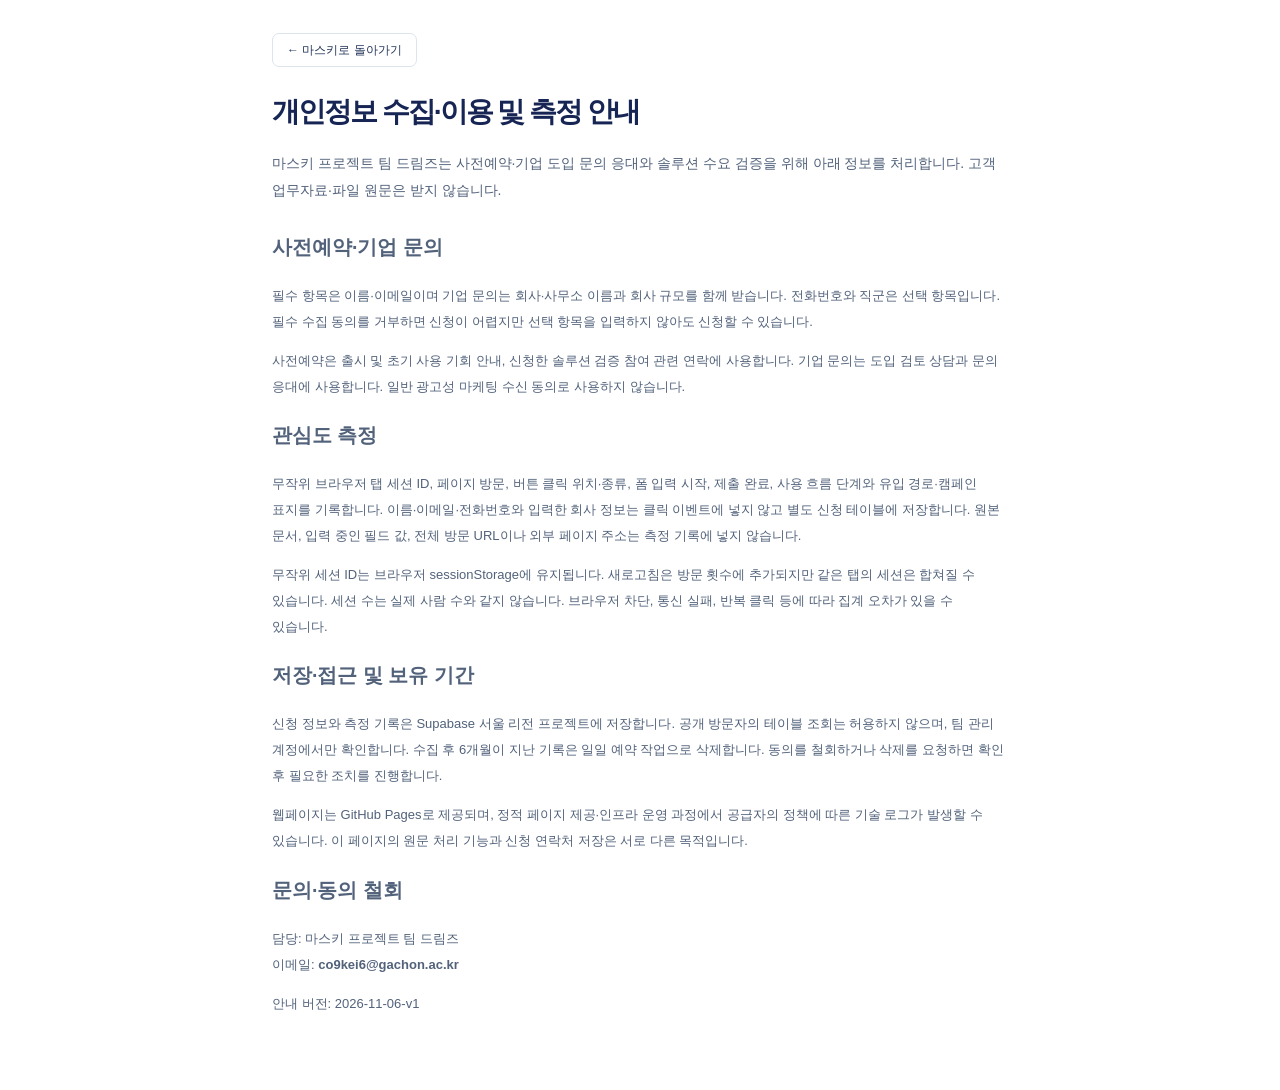
==== privacy.html @ a900efaa "Polish MASKI privacy page navigation copy" ====
<!doctype html><html lang="ko"><head><meta charset="utf-8"><meta name="viewport" content="width=device-width,initial-scale=1"><meta http-equiv="Content-Security-Policy" content="default-src 'self'; script-src 'self'; style-src 'self' 'unsafe-inline'; connect-src 'none'; object-src 'none'; base-uri 'none'; form-action 'none'"><title>개인정보 수집·이용 및 측정 안내 | 마스키</title><link rel="stylesheet" href="light.css?v=1"><link rel="stylesheet" href="maskit.css?v=maski-1"></head><body><main class="wrap" style="max-width:800px;padding-top:40px;padding-bottom:60px"><a href="index.html" class="nav-link">← 마스키로 돌아가기</a><h1 style="font-size:28px;margin:35px 0 20px">개인정보 수집·이용 및 측정 안내</h1><p class="lead" style="max-width:none">마스키 프로젝트 팀 드림즈는 사전예약·기업 도입 문의 응대와 솔루션 수요 검증을 위해 아래 정보를 처리합니다. 고객 업무자료·파일 원문은 받지 않습니다.</p><article style="font-size:13px;line-height:2;color:#52627b"><h2>사전예약·기업 문의</h2><p>필수 항목은 이름·이메일이며 기업 문의는 회사·사무소 이름과 회사 규모를 함께 받습니다. 전화번호와 직군은 선택 항목입니다. 필수 수집 동의를 거부하면 신청이 어렵지만 선택 항목을 입력하지 않아도 신청할 수 있습니다.</p><p>사전예약은 출시 및 초기 사용 기회 안내, 신청한 솔루션 검증 참여 관련 연락에 사용합니다. 기업 문의는 도입 검토 상담과 문의 응대에 사용합니다. 일반 광고성 마케팅 수신 동의로 사용하지 않습니다.</p><h2>관심도 측정</h2><p>무작위 브라우저 탭 세션 ID, 페이지 방문, 버튼 클릭 위치·종류, 폼 입력 시작, 제출 완료, 사용 흐름 단계와 유입 경로·캠페인 표지를 기록합니다. 이름·이메일·전화번호와 입력한 회사 정보는 클릭 이벤트에 넣지 않고 별도 신청 테이블에 저장합니다. 원본 문서, 입력 중인 필드 값, 전체 방문 URL이나 외부 페이지 주소는 측정 기록에 넣지 않습니다.</p><p>무작위 세션 ID는 브라우저 sessionStorage에 유지됩니다. 새로고침은 방문 횟수에 추가되지만 같은 탭의 세션은 합쳐질 수 있습니다. 세션 수는 실제 사람 수와 같지 않습니다. 브라우저 차단, 통신 실패, 반복 클릭 등에 따라 집계 오차가 있을 수 있습니다.</p><h2>저장·접근 및 보유 기간</h2><p>신청 정보와 측정 기록은 Supabase 서울 리전 프로젝트에 저장합니다. 공개 방문자의 테이블 조회는 허용하지 않으며, 팀 관리 계정에서만 확인합니다. 수집 후 6개월이 지난 기록은 일일 예약 작업으로 삭제합니다. 동의를 철회하거나 삭제를 요청하면 확인 후 필요한 조치를 진행합니다.</p><p>웹페이지는 GitHub Pages로 제공되며, 정적 페이지 제공·인프라 운영 과정에서 공급자의 정책에 따른 기술 로그가 발생할 수 있습니다. 이 페이지의 원문 처리 기능과 신청 연락처 저장은 서로 다른 목적입니다.</p><h2>문의·동의 철회</h2><p>담당: 마스키 프로젝트 팀 드림즈<br>이메일: <strong id="privacy-contact">문의 연락처 설정 준비 중 · 설정 전 신청 접수는 비활성화됩니다.</strong></p><p>안내 버전: 2026-11-06-v1</p></article></main><script src="config.js?v=2"></script><script src="privacy.js?v=1"></script></body></html>
---- light.css ----
:root{--bg:#fff;--bg2:#f6f8fc;--panel:#fff;--line:#e3e9f1;--tx:#182235;--tx2:#59677c;--tx3:#718096;--violet:#1976ec;--violet2:#216bd3;--ok:#147b63;--r:18px;color-scheme:light}
*{box-sizing:border-box}html{scroll-behavior:smooth;scroll-padding-top:24px}body{margin:0;background:#fff;color:var(--tx);font-family:"Malgun Gothic","Apple SD Gothic Neo",-apple-system,BlinkMacSystemFont,sans-serif;-webkit-font-smoothing:antialiased;word-break:keep-all}a{color:inherit;text-decoration:none}button{font-family:inherit}button,a{-webkit-tap-highlight-color:transparent}button{cursor:pointer}.wrap{max-width:1220px;margin:0 auto;padding:0 32px}
.scene{overflow:hidden}.beam{display:none}.nav{display:flex;align-items:center;justify-content:space-between;padding:24px 0}.brand{display:flex;align-items:center;gap:9px;font-size:22px;font-weight:800;color:#1676e8;letter-spacing:-1px}.brand .mk{display:grid;place-items:center;width:30px;height:30px;color:#fff;font-size:16px;background:#1976ec;border-radius:9px;box-shadow:0 4px 10px #1976ec20}.nav-right{display:flex;align-items:center;gap:22px}.navtag{font-size:12px;color:var(--tx2)}.nav-link{padding:9px 14px;border:1px solid var(--line);border-radius:7px;font-size:12px;color:#3e526c;background:#fff}
.hero{display:grid;grid-template-columns:1.12fr .88fr;gap:26px;align-items:center;background:linear-gradient(115deg,#f0eaff 0%,#e7f1ff 49%,#d9f7fc 100%);border-radius:24px;padding:54px 48px;min-height:450px;margin:0 0 25px;position:relative}.heroText{z-index:1}.eyebrow{display:inline-block;color:#3771bc;font-weight:700;font-size:10px;letter-spacing:.12em;margin-bottom:18px}.hero .eyebrow{border:1px solid #ffffffb3;border-radius:5px;padding:6px 9px;background:#ffffff70}h1{font-size:clamp(34px,3.7vw,48px);font-weight:800;line-height:1.3;letter-spacing:-2px;margin:0;color:#182235}h1 .g{color:#176bd5}.lead{font-size:14px;line-height:1.9;margin:20px 0 24px;color:#4d6078;max-width:35ch}.row{display:flex;gap:9px;flex-wrap:wrap}.btn{display:inline-flex;align-items:center;justify-content:center;padding:13px 19px;border:1px solid transparent;border-radius:8px;font-size:13px;line-height:1.4;font-weight:700;transition:background .15s,transform .15s}.btn.primary{background:#1976ec;color:#fff;box-shadow:0 5px 12px #1976ec19}.btn.primary:hover{background:#1265cf;transform:translateY(-1px)}.btn.ghost{border-color:#cfdaea;background:#ffffffa8;color:#3a526e}.btn.ghost:hover{background:#fff}.btn:disabled{opacity:.5;cursor:default}
.stack{position:relative;height:300px;min-width:0;display:flex;align-items:center;justify-content:center}.visual-orbit{position:absolute;width:285px;height:285px;border-radius:50%;background:#fff9d9;right:-8px;top:-7px}.visual-window{position:relative;z-index:1;width:318px;max-width:100%;background:#fff;border:1px solid #fff;border-radius:17px;box-shadow:0 22px 50px #4666991a;transform:rotate(-3deg);padding:20px}.visual-bar{display:flex;gap:5px;align-items:center;padding-bottom:17px;border-bottom:1px solid #edf1f7}.visual-bar i{width:6px;height:6px;border-radius:50%;background:#dbe5f3}.visual-bar span{margin-left:auto;font-size:9px;color:#8291a5}.visual-heading{font-size:13px;font-weight:800;margin:18px 0;color:#273d5c}.visual-row{display:flex;align-items:center;justify-content:space-between;margin:11px 0;font-size:11px;gap:8px}.visual-row>span:first-child{color:#7d8ba0;min-width:44px}.visual-row del{color:#8f9bad;font-size:10px;margin-right:7px}.visual-row b{background:#ebf3ff;color:#1976df;padding:5px 7px;border-radius:5px;font-size:10px}.visual-row strong{font-size:12px;color:#273d5c}.visual-rule{height:1px;background:#edf1f7;margin:17px 0 13px}.visual-caption{font-size:10px;color:#6c819d;display:flex;align-items:center;gap:6px}.visual-caption i{width:6px;height:6px;background:#20a283;border-radius:50%}.shield-badge{position:absolute;z-index:2;right:-6px;bottom:3px;width:75px;height:75px;display:grid;place-items:center;background:#fff;border-radius:22px;box-shadow:0 12px 25px #42658e1c;transform:rotate(9deg);color:#1976ec}.shield-badge svg{width:42px;height:42px}
.trust{border-bottom:1px solid #edf1f7;background:#fff}.trust .wrap{display:grid;grid-template-columns:repeat(4,1fr);padding-top:4px;padding-bottom:26px}.tcell{padding:5px 24px;border-left:1px solid var(--line)}.tcell:first-child{border-left:none;padding-left:0}.tk{font-size:10px;color:#8793a5;margin-bottom:7px}.tv{font-size:12px;font-weight:700;color:#41536b}.dot{display:inline-block;width:6px;height:6px;border-radius:50%;background:#25a083;margin-right:6px;vertical-align:middle}
.tool{padding:74px 0 0}.tool h2,.how h2{font-size:clamp(22px,2.7vw,30px);line-height:1.5;letter-spacing:-1px;margin:0 0 12px;font-weight:800}.tool>.wrap>.eyebrow{display:block;text-align:center;margin-bottom:10px}.tool>.wrap>h2,.demo-lead{text-align:center}.demo-lead{color:var(--tx2);font-size:13px;line-height:1.8;margin:0 auto 28px}.tabs{display:flex;justify-content:center;gap:7px;margin:26px 0 32px;flex-wrap:wrap}.tab{padding:10px 17px;border:1px solid var(--line);border-radius:8px;background:#fff;color:#66768c;font-size:12px}.tab.on{background:#1976ec;color:#fff;border-color:#1976ec;font-weight:700}.tab:hover:not(.on){background:#f0f6ff}.steps{list-style:none;padding:0;margin:0 0 20px;display:grid;grid-template-columns:repeat(4,1fr);gap:9px}.steps li{padding:12px 9px;border-top:2px solid #e4eaf3;font-size:11px;color:#7e8da2}.steps li.active{color:#1976ec;border-color:#1976ec;font-weight:700}.demo-grid{display:grid;grid-template-columns:1fr 1fr;gap:20px}.document-card{border:1px solid #e2e9f2;background:#fff;border-radius:15px;padding:25px;min-width:0;box-shadow:0 5px 18px #2e4a6e04}.output-card{border-color:#b5d5ff;background:#f5f9ff}.doc-top{display:flex;align-items:center;justify-content:space-between;gap:10px}.doc-label{font-size:10px;color:#64748b}.doc-badge{display:inline-block;padding:5px 8px;border-radius:5px;background:#eaf2ff;color:#346cb5;font-size:10px;line-height:1.6}.document-card h3{font-size:17px;letter-spacing:-.5px;margin:25px 0 19px}.document-card pre{font:12px/1.95 "Malgun Gothic","Apple SD Gothic Neo",sans-serif;white-space:pre-wrap;overflow-wrap:anywhere;min-height:250px;margin:0;color:#3e5069}.doc-foot{border-top:1px solid #e1eaf5;padding-top:14px;color:#728198;font-size:11px;line-height:1.8;margin:20px 0 0}mark{background:#dfeeff;color:#125bbe;padding:1px 4px;border-radius:3px}.demo-controls{display:flex;justify-content:space-between;align-items:center;gap:15px;margin:20px 0}.demo-controls>div{display:flex;gap:8px;flex-wrap:wrap}.demo-controls p{font-size:11px;color:#7b899e}.capture{margin:54px 0 0;background:linear-gradient(110deg,#edf5ff,#f2f0ff);padding:30px 34px;border-radius:15px;border:1px solid #edf1f8}.capture h3{font-size:19px;letter-spacing:-.5px;margin:0 0 11px}.capture p{font-size:12px;color:#62718a;line-height:1.9;max-width:680px;margin:0 0 17px}
.how{background:#f5f8ff;padding:66px 0 46px;margin-top:75px}.how h2,.how .lead2{text-align:center}.how .lead2{font-size:13px;line-height:1.8;color:#718096;margin:0 0 32px}.cards{display:grid;grid-template-columns:repeat(3,1fr);gap:16px}.c{padding:27px 24px;border-radius:13px;min-height:205px;background:#e6f1ff}.c:nth-child(2){background:#eeeaff}.c:nth-child(3){background:#e4f7f6}.c .n{font-size:10px;font-weight:700;color:#5481be}.c h4{font-size:16px;margin:15px 0 12px;letter-spacing:-.5px;line-height:1.6}.c p{font-size:12px;color:#64748b;line-height:1.9;margin:0}.faq{border-top:1px solid #dfe6f1;padding:20px 0;font-size:12px;line-height:1.9}.faq:first-of-type{margin-top:40px}.faq summary{cursor:pointer;font-weight:600;color:#465771}.faq p{color:#718096;max-width:850px;margin:14px 0 0}footer{background:#fff;padding:35px 0 40px;color:#8894a5;font-size:10px;line-height:1.9}button:focus-visible,a:focus-visible,summary:focus-visible{outline:2px solid #1976ec;outline-offset:4px}
@media(max-width:1000px){.hero{padding:42px 32px;gap:15px}.visual-window{width:280px}.visual-orbit{width:245px;height:245px;right:0;top:12px}.shield-badge{right:-10px}.navtag{font-size:11px}}
@media(max-width:760px){.wrap{padding:0 20px}.nav{padding:19px 0}.nav-right{gap:10px}.navtag{display:none}.hero{grid-template-columns:1fr;padding:32px 24px 25px;gap:16px;border-radius:18px;min-height:0}.hero .eyebrow{margin-bottom:13px}h1{font-size:34px;line-height:1.3;letter-spacing:-1.6px}.lead{font-size:13px;margin:16px 0 21px;max-width:37ch}.stack{height:265px;width:min(100%,340px);justify-self:center}.visual-window{width:285px}.visual-orbit{right:0;top:0}.shield-badge{right:0;bottom:5px;width:64px;height:64px;border-radius:18px}.shield-badge svg{width:36px;height:36px}.trust .wrap{grid-template-columns:repeat(2,1fr);padding-top:4px;padding-bottom:15px}.tcell{padding:12px 12px}.tcell:nth-child(3){border-left:none;padding-left:0}.tool{padding-top:47px}.tool h2,.how h2{font-size:23px;line-height:1.55;letter-spacing:-.9px}.demo-lead{font-size:12px;max-width:33ch}.tabs{margin:23px 0}.tab{padding:10px 11px;font-size:11px}.steps{gap:4px}.steps li{font-size:10px;padding:10px 0}.demo-grid{grid-template-columns:1fr;gap:15px}.document-card{padding:22px}.document-card pre{min-height:170px}.demo-controls{align-items:flex-start}.capture{padding:25px;margin-top:35px}.capture h3{font-size:17px}.capture .doc-badge{font-size:9px}.how{margin-top:48px;padding-top:43px}.cards{grid-template-columns:1fr;gap:12px}.c{padding:23px;min-height:0}.c h4{margin:10px 0}.faq{font-size:11px}.btn{font-size:12px;padding:12px 15px}footer{font-size:10px}.doc-label{font-size:10px}}
@media(prefers-reduced-motion:reduce){html{scroll-behavior:auto}*{transition:none!important}}
---- maskit.css ----
/* MASKI identity: supplied transparent wordmark, navy, mint, and a light canvas. */
:root{--violet:#172554;--violet2:#213466;--ok:#16785f;--tx:#172442;--line:#dfe7ee}
.brand{display:block;line-height:0;letter-spacing:0}.logo-crop{display:block;width:132px;aspect-ratio:1120/280;position:relative;overflow:hidden}.logo-crop img{position:absolute;width:114.285714%;max-width:none;height:auto;left:-7.142857%;top:-185.714286%}
.nav-link{border-color:#dce5ec;color:#24365a}.nav-link:hover{background:#f1faf7}.navtag{color:#6a788c}.hero{background:linear-gradient(115deg,#f0f3fc 0%,#f0f8fb 55%,#e6f8ef 100%);grid-template-columns:1.05fr .95fr;gap:36px;padding:50px 48px;min-height:470px}.hero .eyebrow{background:#ffffffb3;border-color:#dbe6ed;color:#274971}h1{color:#172554}h1 .g{color:#1b7765}.lead{max-width:38ch;color:#52627b}.btn.primary{background:#172554;box-shadow:0 5px 13px #17255413;color:#fff}.btn.primary:hover{background:#24396d}.btn.ghost{border-color:#cadad9;color:#2e465a;background:#ffffffb3}.eyebrow{color:#227761}.tab.on{background:#172554;border-color:#172554}.tab:hover:not(.on){background:#edf8f3}.steps li.active{color:#176e5d;border-color:#55c9a9}.output-card{background:#f1faf6;border-color:#b9ddce}.doc-badge{background:#e4f4ec;color:#246b58}.doc-foot{border-color:#dce9e3}mark{background:#d8f0e4;color:#195b49}.capture{background:linear-gradient(110deg,#f0f4fc,#eaf8f1);border-color:#e3ece9}.how{background:#f5f8fa}.c{background:#e9eefb}.c:nth-child(2){background:#e6f5ee}.c:nth-child(3){background:#eef2f6}.c .n{color:#367764}.dot{background:#44b995}button:focus-visible,a:focus-visible,summary:focus-visible{outline-color:#279f7e}
.brand-visual{position:relative;display:flex;flex-direction:column;align-items:center;justify-content:center;min-width:0;gap:24px;padding:20px 0}.brand-orbit{position:absolute;width:310px;height:310px;border-radius:50%;background:#ffffff8a;z-index:0}.hero-logo{width:100%;max-width:380px;z-index:1;flex:none}.brand-product{width:100%;max-width:330px;padding:20px 21px;background:#ffffffed;border:1px solid #fff;border-radius:16px;box-shadow:0 16px 40px #274a5610;position:relative;z-index:1;transform:rotate(-2deg)}.brand-product-header{display:flex;align-items:center;justify-content:space-between;font-size:10px;color:#728094;padding-bottom:14px;border-bottom:1px solid #e8eef0}.brand-product-header b{font-weight:600;color:#286b57;background:#e5f6ed;padding:4px 7px;border-radius:5px}.brand-product-row{display:flex;align-items:center;justify-content:space-between;gap:10px;margin-top:15px;font-size:12px;color:#43516a}.brand-product-row del{font-size:11px;color:#99a5b3}.brand-token{color:#195d48;background:#dff4e9;border-radius:5px;padding:6px 9px;font-size:11px;font-weight:700}.brand-product-caption{color:#718092;font-size:10px;margin:17px 0 0;padding-top:13px;border-top:1px solid #e8eef0}.brand-product-caption span{display:inline-block;background:#65d6bc;width:6px;height:6px;border-radius:50%;margin-right:5px}.footer-logo{width:105px;margin-bottom:15px}.footer-name{color:#324565;font-size:11px;margin-bottom:10px}.brand-caption{z-index:1;color:#3f7561;letter-spacing:.12em;font-size:9px;font-weight:700}
@media(max-width:1000px){.hero{gap:20px;padding:42px 32px}.hero-logo{max-width:310px}.brand-product{max-width:280px;padding:18px}.brand-orbit{width:270px;height:270px}}
@media(max-width:760px){.logo-crop{width:114px}.hero{grid-template-columns:1fr;padding:31px 24px;gap:18px;min-height:0}.brand-visual{padding:5px 0 10px;gap:14px}.hero-logo{width:100%;max-width:290px}.brand-orbit{width:240px;height:240px}.brand-product{max-width:280px}.brand-caption{font-size:8px}.nav-link{font-size:11px;padding:9px 11px}.footer-logo{width:105px}.lead{max-width:34ch}.brand-product-row{font-size:11px}}

/* Purple detail follows the supplied MASKI wordmark. */
h1 .g{color:#5c4bdc}.brand-token{background:#eeebff;color:#5141b0}.brand-product-header b{background:#f0edff;color:#5847b4}.brand-product-caption span{background:#6554ff}.brand-caption{color:#62588b}
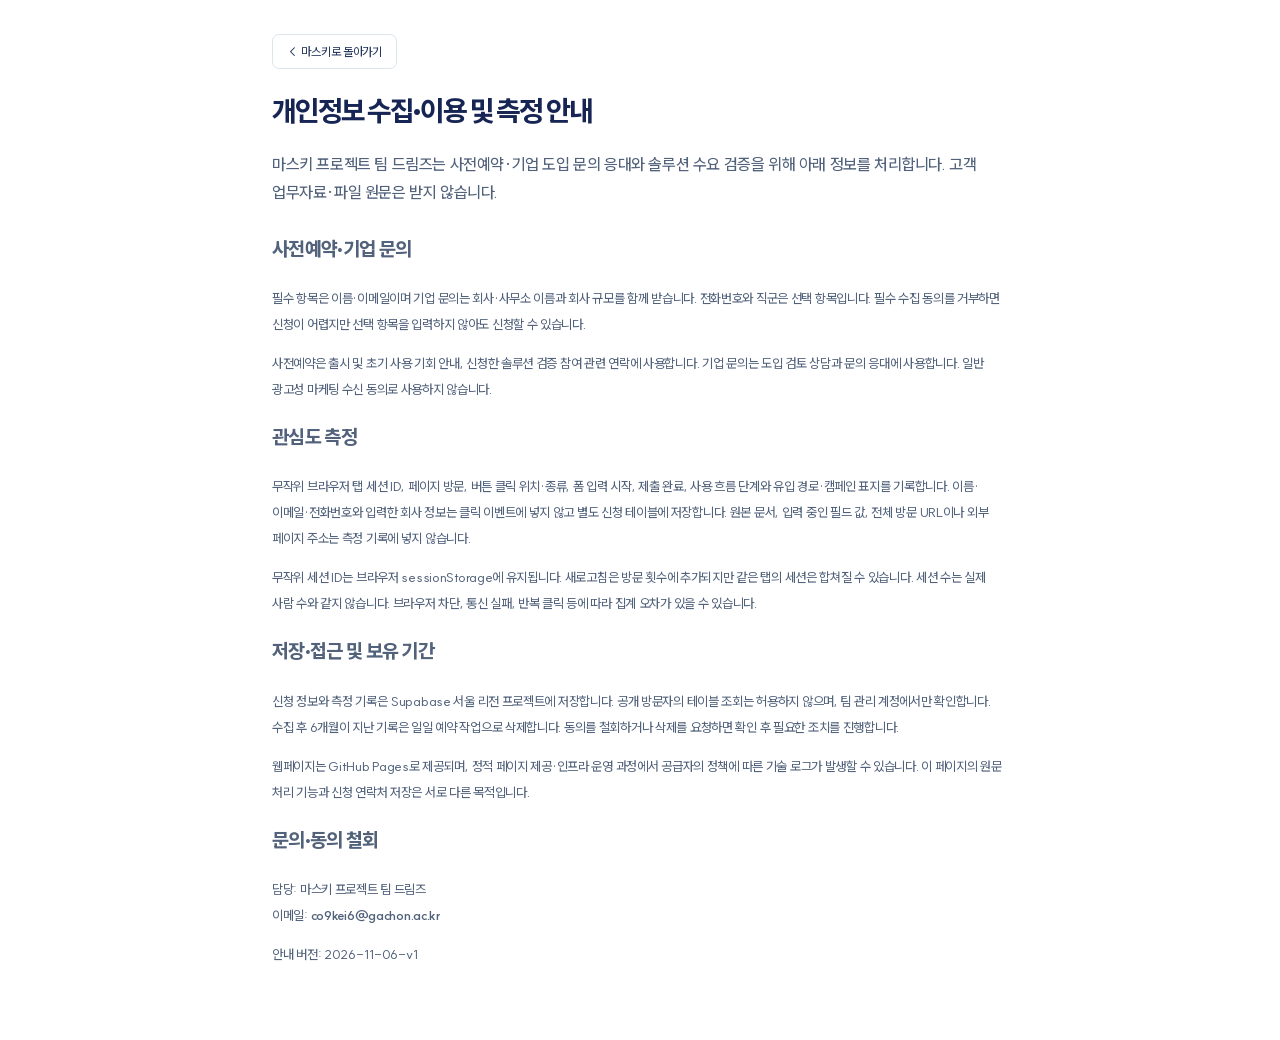
==== commit 8d843741: "Refresh typography with self-hosted SUIT and geometric Poppins headings" ====
--- a/privacy.html
+++ b/privacy.html
@@ -1 +1,3 @@
-<!doctype html><html lang="ko"><head><meta charset="utf-8"><meta name="viewport" content="width=device-width,initial-scale=1"><meta http-equiv="Content-Security-Policy" content="default-src 'self'; script-src 'self'; style-src 'self' 'unsafe-inline'; connect-src 'none'; object-src 'none'; base-uri 'none'; form-action 'none'"><title>개인정보 수집·이용 및 측정 안내 | 마스키</title><link rel="stylesheet" href="light.css?v=1"><link rel="stylesheet" href="maskit.css?v=maski-1"></head><body><main class="wrap" style="max-width:800px;padding-top:40px;padding-bottom:60px"><a href="index.html" class="nav-link">← 마스키로 돌아가기</a><h1 style="font-size:28px;margin:35px 0 20px">개인정보 수집·이용 및 측정 안내</h1><p class="lead" style="max-width:none">마스키 프로젝트 팀 드림즈는 사전예약·기업 도입 문의 응대와 솔루션 수요 검증을 위해 아래 정보를 처리합니다. 고객 업무자료·파일 원문은 받지 않습니다.</p><article style="font-size:13px;line-height:2;color:#52627b"><h2>사전예약·기업 문의</h2><p>필수 항목은 이름·이메일이며 기업 문의는 회사·사무소 이름과 회사 규모를 함께 받습니다. 전화번호와 직군은 선택 항목입니다. 필수 수집 동의를 거부하면 신청이 어렵지만 선택 항목을 입력하지 않아도 신청할 수 있습니다.</p><p>사전예약은 출시 및 초기 사용 기회 안내, 신청한 솔루션 검증 참여 관련 연락에 사용합니다. 기업 문의는 도입 검토 상담과 문의 응대에 사용합니다. 일반 광고성 마케팅 수신 동의로 사용하지 않습니다.</p><h2>관심도 측정</h2><p>무작위 브라우저 탭 세션 ID, 페이지 방문, 버튼 클릭 위치·종류, 폼 입력 시작, 제출 완료, 사용 흐름 단계와 유입 경로·캠페인 표지를 기록합니다. 이름·이메일·전화번호와 입력한 회사 정보는 클릭 이벤트에 넣지 않고 별도 신청 테이블에 저장합니다. 원본 문서, 입력 중인 필드 값, 전체 방문 URL이나 외부 페이지 주소는 측정 기록에 넣지 않습니다.</p><p>무작위 세션 ID는 브라우저 sessionStorage에 유지됩니다. 새로고침은 방문 횟수에 추가되지만 같은 탭의 세션은 합쳐질 수 있습니다. 세션 수는 실제 사람 수와 같지 않습니다. 브라우저 차단, 통신 실패, 반복 클릭 등에 따라 집계 오차가 있을 수 있습니다.</p><h2>저장·접근 및 보유 기간</h2><p>신청 정보와 측정 기록은 Supabase 서울 리전 프로젝트에 저장합니다. 공개 방문자의 테이블 조회는 허용하지 않으며, 팀 관리 계정에서만 확인합니다. 수집 후 6개월이 지난 기록은 일일 예약 작업으로 삭제합니다. 동의를 철회하거나 삭제를 요청하면 확인 후 필요한 조치를 진행합니다.</p><p>웹페이지는 GitHub Pages로 제공되며, 정적 페이지 제공·인프라 운영 과정에서 공급자의 정책에 따른 기술 로그가 발생할 수 있습니다. 이 페이지의 원문 처리 기능과 신청 연락처 저장은 서로 다른 목적입니다.</p><h2>문의·동의 철회</h2><p>담당: 마스키 프로젝트 팀 드림즈<br>이메일: <strong id="privacy-contact">문의 연락처 설정 준비 중 · 설정 전 신청 접수는 비활성화됩니다.</strong></p><p>안내 버전: 2026-11-06-v1</p></article></main><script src="config.js?v=2"></script><script src="privacy.js?v=1"></script></body></html>
+<!doctype html><html lang="ko"><head><meta charset="utf-8"><meta name="viewport" content="width=device-width,initial-scale=1"><meta http-equiv="Content-Security-Policy" content="default-src 'self'; script-src 'self'; style-src 'self' 'unsafe-inline'; connect-src 'none'; object-src 'none'; base-uri 'none'; form-action 'none'"><title>개인정보 수집·이용 및 측정 안내 | 마스키</title><link rel="stylesheet" href="light.css?v=1"><link rel="stylesheet" href="maski.css?v=maski-1"><link rel="preload" href="assets/fonts/SUIT-Variable.woff2" as="font" type="font/woff2" crossorigin />
+<link rel="stylesheet" href="typography.css?v=1" />
+</head><body><main class="wrap" style="max-width:800px;padding-top:40px;padding-bottom:60px"><a href="index.html" class="nav-link">← 마스키로 돌아가기</a><h1 style="font-size:28px;margin:35px 0 20px">개인정보 수집·이용 및 측정 안내</h1><p class="lead" style="max-width:none">마스키 프로젝트 팀 드림즈는 사전예약·기업 도입 문의 응대와 솔루션 수요 검증을 위해 아래 정보를 처리합니다. 고객 업무자료·파일 원문은 받지 않습니다.</p><article style="font-size:13px;line-height:2;color:#52627b"><h2>사전예약·기업 문의</h2><p>필수 항목은 이름·이메일이며 기업 문의는 회사·사무소 이름과 회사 규모를 함께 받습니다. 전화번호와 직군은 선택 항목입니다. 필수 수집 동의를 거부하면 신청이 어렵지만 선택 항목을 입력하지 않아도 신청할 수 있습니다.</p><p>사전예약은 출시 및 초기 사용 기회 안내, 신청한 솔루션 검증 참여 관련 연락에 사용합니다. 기업 문의는 도입 검토 상담과 문의 응대에 사용합니다. 일반 광고성 마케팅 수신 동의로 사용하지 않습니다.</p><h2>관심도 측정</h2><p>무작위 브라우저 탭 세션 ID, 페이지 방문, 버튼 클릭 위치·종류, 폼 입력 시작, 제출 완료, 사용 흐름 단계와 유입 경로·캠페인 표지를 기록합니다. 이름·이메일·전화번호와 입력한 회사 정보는 클릭 이벤트에 넣지 않고 별도 신청 테이블에 저장합니다. 원본 문서, 입력 중인 필드 값, 전체 방문 URL이나 외부 페이지 주소는 측정 기록에 넣지 않습니다.</p><p>무작위 세션 ID는 브라우저 sessionStorage에 유지됩니다. 새로고침은 방문 횟수에 추가되지만 같은 탭의 세션은 합쳐질 수 있습니다. 세션 수는 실제 사람 수와 같지 않습니다. 브라우저 차단, 통신 실패, 반복 클릭 등에 따라 집계 오차가 있을 수 있습니다.</p><h2>저장·접근 및 보유 기간</h2><p>신청 정보와 측정 기록은 Supabase 서울 리전 프로젝트에 저장합니다. 공개 방문자의 테이블 조회는 허용하지 않으며, 팀 관리 계정에서만 확인합니다. 수집 후 6개월이 지난 기록은 일일 예약 작업으로 삭제합니다. 동의를 철회하거나 삭제를 요청하면 확인 후 필요한 조치를 진행합니다.</p><p>웹페이지는 GitHub Pages로 제공되며, 정적 페이지 제공·인프라 운영 과정에서 공급자의 정책에 따른 기술 로그가 발생할 수 있습니다. 이 페이지의 원문 처리 기능과 신청 연락처 저장은 서로 다른 목적입니다.</p><h2>문의·동의 철회</h2><p>담당: 마스키 프로젝트 팀 드림즈<br>이메일: <strong id="privacy-contact">문의 연락처 설정 준비 중 · 설정 전 신청 접수는 비활성화됩니다.</strong></p><p>안내 버전: 2026-11-06-v1</p></article></main><script src="config.js?v=maski-3"></script><script src="privacy.js?v=maski-3"></script></body></html>
--- a/maski.css
+++ b/maski.css
@@ -0,0 +1,10 @@
+/* MASKI identity: supplied transparent wordmark, navy, mint, and a light canvas. */
+:root{--violet:#172554;--violet2:#213466;--ok:#16785f;--tx:#172442;--line:#dfe7ee}
+.brand{display:block;line-height:0;letter-spacing:0}.logo-crop{display:block;width:132px;aspect-ratio:1120/280;position:relative;overflow:hidden}.logo-crop img{position:absolute;width:114.285714%;max-width:none;height:auto;left:-7.142857%;top:-185.714286%}
+.nav-link{border-color:#dce5ec;color:#24365a}.nav-link:hover{background:#f1faf7}.navtag{color:#6a788c}.hero{background:linear-gradient(115deg,#f0f3fc 0%,#f0f8fb 55%,#e6f8ef 100%);grid-template-columns:1.05fr .95fr;gap:36px;padding:50px 48px;min-height:470px}.hero .eyebrow{background:#ffffffb3;border-color:#dbe6ed;color:#274971}h1{color:#172554}h1 .g{color:#1b7765}.lead{max-width:38ch;color:#52627b}.btn.primary{background:#172554;box-shadow:0 5px 13px #17255413;color:#fff}.btn.primary:hover{background:#24396d}.btn.ghost{border-color:#cadad9;color:#2e465a;background:#ffffffb3}.eyebrow{color:#227761}.tab.on{background:#172554;border-color:#172554}.tab:hover:not(.on){background:#edf8f3}.steps li.active{color:#176e5d;border-color:#55c9a9}.output-card{background:#f1faf6;border-color:#b9ddce}.doc-badge{background:#e4f4ec;color:#246b58}.doc-foot{border-color:#dce9e3}mark{background:#d8f0e4;color:#195b49}.capture{background:linear-gradient(110deg,#f0f4fc,#eaf8f1);border-color:#e3ece9}.how{background:#f5f8fa}.c{background:#e9eefb}.c:nth-child(2){background:#e6f5ee}.c:nth-child(3){background:#eef2f6}.c .n{color:#367764}.dot{background:#44b995}button:focus-visible,a:focus-visible,summary:focus-visible{outline-color:#279f7e}
+.brand-visual{position:relative;display:flex;flex-direction:column;align-items:center;justify-content:center;min-width:0;gap:24px;padding:20px 0}.brand-orbit{position:absolute;width:310px;height:310px;border-radius:50%;background:#ffffff8a;z-index:0}.hero-logo{width:100%;max-width:380px;z-index:1;flex:none}.brand-product{width:100%;max-width:330px;padding:20px 21px;background:#ffffffed;border:1px solid #fff;border-radius:16px;box-shadow:0 16px 40px #274a5610;position:relative;z-index:1;transform:rotate(-2deg)}.brand-product-header{display:flex;align-items:center;justify-content:space-between;font-size:10px;color:#728094;padding-bottom:14px;border-bottom:1px solid #e8eef0}.brand-product-header b{font-weight:600;color:#286b57;background:#e5f6ed;padding:4px 7px;border-radius:5px}.brand-product-row{display:flex;align-items:center;justify-content:space-between;gap:10px;margin-top:15px;font-size:12px;color:#43516a}.brand-product-row del{font-size:11px;color:#99a5b3}.brand-token{color:#195d48;background:#dff4e9;border-radius:5px;padding:6px 9px;font-size:11px;font-weight:700}.brand-product-caption{color:#718092;font-size:10px;margin:17px 0 0;padding-top:13px;border-top:1px solid #e8eef0}.brand-product-caption span{display:inline-block;background:#65d6bc;width:6px;height:6px;border-radius:50%;margin-right:5px}.footer-logo{width:105px;margin-bottom:15px}.footer-name{color:#324565;font-size:11px;margin-bottom:10px}.brand-caption{z-index:1;color:#3f7561;letter-spacing:.12em;font-size:9px;font-weight:700}
+@media(max-width:1000px){.hero{gap:20px;padding:42px 32px}.hero-logo{max-width:310px}.brand-product{max-width:280px;padding:18px}.brand-orbit{width:270px;height:270px}}
+@media(max-width:760px){.logo-crop{width:114px}.hero{grid-template-columns:1fr;padding:31px 24px;gap:18px;min-height:0}.brand-visual{padding:5px 0 10px;gap:14px}.hero-logo{width:100%;max-width:290px}.brand-orbit{width:240px;height:240px}.brand-product{max-width:280px}.brand-caption{font-size:8px}.nav-link{font-size:11px;padding:9px 11px}.footer-logo{width:105px}.lead{max-width:34ch}.brand-product-row{font-size:11px}}
+
+/* Purple detail follows the supplied MASKI wordmark. */
+h1 .g{color:#5c4bdc}.brand-token{background:#eeebff;color:#5141b0}.brand-product-header b{background:#f0edff;color:#5847b4}.brand-product-caption span{background:#6554ff}.brand-caption{color:#62588b}
--- a/typography.css
+++ b/typography.css
@@ -0,0 +1,41 @@
+@font-face{font-family:SUIT;font-weight:100 900;font-style:normal;font-display:swap;src:url('assets/fonts/SUIT-Variable.woff2') format('woff2')}
+@font-face{font-family:Poppins;font-weight:800;font-style:normal;font-display:swap;src:url('assets/fonts/Poppins-ExtraBold.ttf') format('truetype')}
+/* Rounded geometric display type with a consistent Korean UI family. */
+body,button,input,select,textarea,.document-card pre{font-family:SUIT,-apple-system,BlinkMacSystemFont,"Apple SD Gothic Neo",sans-serif;font-synthesis:none}
+body{font-weight:450;letter-spacing:-.018em}
+h1,h2,h3,h4{font-family:Poppins,SUIT,sans-serif;font-weight:800;letter-spacing:-.035em}
+h1{font-size:clamp(38px,4.2vw,54px);line-height:1.24;letter-spacing:-.04em}
+.lead{font-size:16px;font-weight:500;line-height:1.75;letter-spacing:-.025em;max-width:35ch}
+.tool h2,.how h2{font-size:clamp(25px,2.9vw,34px);line-height:1.4}
+.demo-lead,.how .lead2{font-size:15px;font-weight:450;line-height:1.75}
+.btn{font-size:14px;font-weight:750;letter-spacing:-.02em}
+.nav-right .btn{font-size:13px}.navtag{font-size:12px;font-weight:500}
+.tab{font-size:14px;font-weight:550}.tab.on{font-weight:750}
+.steps li{font-size:13px;font-weight:550}.steps li.active{font-weight:750}
+.document-card h3{font-size:21px;font-weight:750;letter-spacing:-.03em}
+.document-card pre{font-size:14px;font-weight:450;line-height:1.85;letter-spacing:-.015em}
+.doc-label{font-size:12px;font-weight:550}.doc-badge{font-size:11px;font-weight:650}
+.doc-foot{font-size:12px;line-height:1.75}.demo-controls p{font-size:12px}
+.capture h3{font-size:23px;font-weight:800}.capture p{font-size:14px;line-height:1.8}
+.c .n{font-size:11px;font-weight:700}.c h4{font-size:19px;line-height:1.5}.c p{font-size:14px;line-height:1.8}
+.faq{font-size:14px;line-height:1.8}.faq summary{font-weight:650}.faq p{font-size:13px}
+.eyebrow,.lead-kicker{font-size:11px;letter-spacing:.065em;font-weight:750}
+.tk{font-size:11px}.tv{font-size:14px;font-weight:650}
+.brand-product-header{font-size:11px}.brand-product-row{font-size:14px}.brand-token{font-size:12px;font-weight:750}
+.brand-product-row del{font-size:12px}.brand-product-caption{font-size:11px}.brand-caption{letter-spacing:.055em}
+.lead-dialog h2{font-size:29px;font-weight:800;letter-spacing:-.035em}.lead-intro{font-size:14px;line-height:1.75}
+.lead-field label{font-size:13px;font-weight:650}.lead-field label span{font-size:11px}
+.lead-field input,.lead-field select{font-size:15px;font-weight:450}.lead-form .submit-lead{font-size:15px;font-weight:750}
+.lead-check,.lead-privacy{font-size:12px}.lead-status{font-size:13px}.lead-unavailable{font-size:13px}
+.signup-note{font-size:12px}.footer-name{font-size:12px;font-weight:650}footer{font-size:11px;line-height:1.8}
+@media(max-width:760px){
+ h1{font-size:36px;line-height:1.25;letter-spacing:-.04em}
+ .lead{font-size:15px;line-height:1.75;max-width:34ch}
+ .tool h2,.how h2{font-size:26px;line-height:1.4}.demo-lead,.how .lead2{font-size:14px}
+ .nav-right .btn{font-size:11px;padding:9px 10px}.btn{font-size:13px}.lead-actions .btn{font-size:13px}
+ .tab{font-size:12px;padding:10px 12px}.steps li{font-size:11px}
+ .document-card h3{font-size:19px}.document-card pre{font-size:13px;line-height:1.85}
+ .capture h3{font-size:21px}.capture p{font-size:13px}.capture .doc-badge{font-size:10px}
+ .c h4{font-size:18px}.c p,.faq{font-size:13px}.lead-dialog h2{font-size:26px}
+ .lead-field input,.lead-field select{font-size:16px}.tv{font-size:13px}
+}
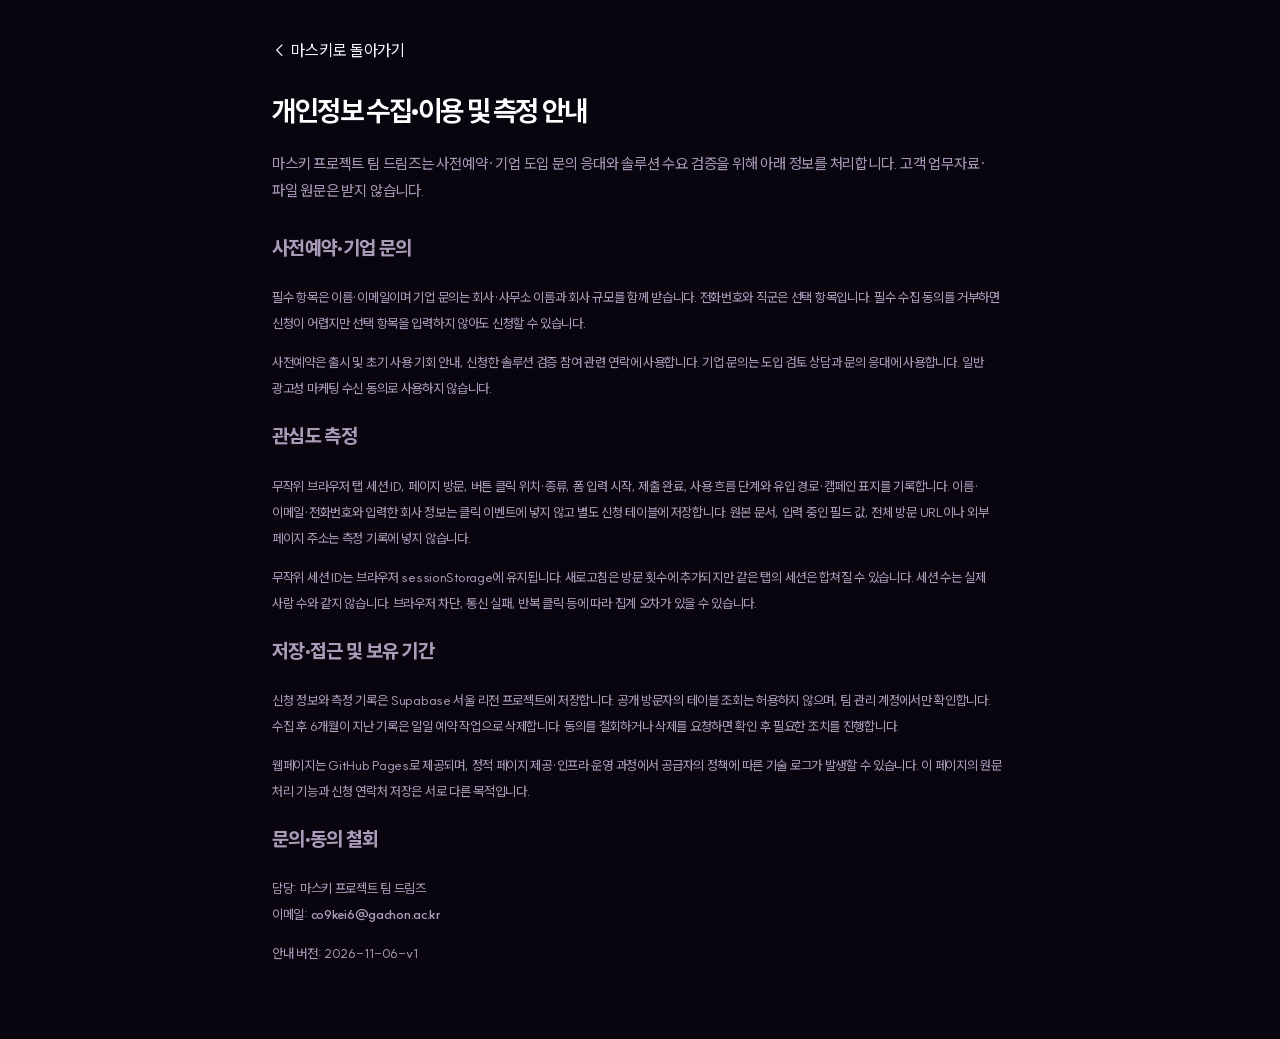
==== commit 88ef9982: "Redesign landing with violet glass product presentation" ====
--- a/privacy.html
+++ b/privacy.html
@@ -1,3 +1,3 @@
-<!doctype html><html lang="ko"><head><meta charset="utf-8"><meta name="viewport" content="width=device-width,initial-scale=1"><meta http-equiv="Content-Security-Policy" content="default-src 'self'; script-src 'self'; style-src 'self' 'unsafe-inline'; connect-src 'none'; object-src 'none'; base-uri 'none'; form-action 'none'"><title>개인정보 수집·이용 및 측정 안내 | 마스키</title><link rel="stylesheet" href="light.css?v=1"><link rel="stylesheet" href="maski.css?v=maski-1"><link rel="preload" href="assets/fonts/SUIT-Variable.woff2" as="font" type="font/woff2" crossorigin />
+<!doctype html><html lang="ko"><head><meta charset="utf-8"><meta name="viewport" content="width=device-width,initial-scale=1"><meta http-equiv="Content-Security-Policy" content="default-src 'self'; script-src 'self'; style-src 'self' 'unsafe-inline'; connect-src 'none'; object-src 'none'; base-uri 'none'; form-action 'none'"><title>개인정보 수집·이용 및 측정 안내 | 마스키</title><link rel="preload" href="assets/fonts/SUIT-Variable.woff2" as="font" type="font/woff2" crossorigin />
 <link rel="stylesheet" href="typography.css?v=1" />
-</head><body><main class="wrap" style="max-width:800px;padding-top:40px;padding-bottom:60px"><a href="index.html" class="nav-link">← 마스키로 돌아가기</a><h1 style="font-size:28px;margin:35px 0 20px">개인정보 수집·이용 및 측정 안내</h1><p class="lead" style="max-width:none">마스키 프로젝트 팀 드림즈는 사전예약·기업 도입 문의 응대와 솔루션 수요 검증을 위해 아래 정보를 처리합니다. 고객 업무자료·파일 원문은 받지 않습니다.</p><article style="font-size:13px;line-height:2;color:#52627b"><h2>사전예약·기업 문의</h2><p>필수 항목은 이름·이메일이며 기업 문의는 회사·사무소 이름과 회사 규모를 함께 받습니다. 전화번호와 직군은 선택 항목입니다. 필수 수집 동의를 거부하면 신청이 어렵지만 선택 항목을 입력하지 않아도 신청할 수 있습니다.</p><p>사전예약은 출시 및 초기 사용 기회 안내, 신청한 솔루션 검증 참여 관련 연락에 사용합니다. 기업 문의는 도입 검토 상담과 문의 응대에 사용합니다. 일반 광고성 마케팅 수신 동의로 사용하지 않습니다.</p><h2>관심도 측정</h2><p>무작위 브라우저 탭 세션 ID, 페이지 방문, 버튼 클릭 위치·종류, 폼 입력 시작, 제출 완료, 사용 흐름 단계와 유입 경로·캠페인 표지를 기록합니다. 이름·이메일·전화번호와 입력한 회사 정보는 클릭 이벤트에 넣지 않고 별도 신청 테이블에 저장합니다. 원본 문서, 입력 중인 필드 값, 전체 방문 URL이나 외부 페이지 주소는 측정 기록에 넣지 않습니다.</p><p>무작위 세션 ID는 브라우저 sessionStorage에 유지됩니다. 새로고침은 방문 횟수에 추가되지만 같은 탭의 세션은 합쳐질 수 있습니다. 세션 수는 실제 사람 수와 같지 않습니다. 브라우저 차단, 통신 실패, 반복 클릭 등에 따라 집계 오차가 있을 수 있습니다.</p><h2>저장·접근 및 보유 기간</h2><p>신청 정보와 측정 기록은 Supabase 서울 리전 프로젝트에 저장합니다. 공개 방문자의 테이블 조회는 허용하지 않으며, 팀 관리 계정에서만 확인합니다. 수집 후 6개월이 지난 기록은 일일 예약 작업으로 삭제합니다. 동의를 철회하거나 삭제를 요청하면 확인 후 필요한 조치를 진행합니다.</p><p>웹페이지는 GitHub Pages로 제공되며, 정적 페이지 제공·인프라 운영 과정에서 공급자의 정책에 따른 기술 로그가 발생할 수 있습니다. 이 페이지의 원문 처리 기능과 신청 연락처 저장은 서로 다른 목적입니다.</p><h2>문의·동의 철회</h2><p>담당: 마스키 프로젝트 팀 드림즈<br>이메일: <strong id="privacy-contact">문의 연락처 설정 준비 중 · 설정 전 신청 접수는 비활성화됩니다.</strong></p><p>안내 버전: 2026-11-06-v1</p></article></main><script src="config.js?v=maski-3"></script><script src="privacy.js?v=maski-3"></script></body></html>
+<link rel="stylesheet" href="premium.css?v=1"></head><body><main class="wrap" style="max-width:800px;padding-top:40px;padding-bottom:60px"><a href="index.html" class="nav-link">← 마스키로 돌아가기</a><h1 style="font-size:28px;margin:35px 0 20px">개인정보 수집·이용 및 측정 안내</h1><p class="lead" style="max-width:none">마스키 프로젝트 팀 드림즈는 사전예약·기업 도입 문의 응대와 솔루션 수요 검증을 위해 아래 정보를 처리합니다. 고객 업무자료·파일 원문은 받지 않습니다.</p><article style="font-size:13px;line-height:2;color:#aa9bb9"><h2>사전예약·기업 문의</h2><p>필수 항목은 이름·이메일이며 기업 문의는 회사·사무소 이름과 회사 규모를 함께 받습니다. 전화번호와 직군은 선택 항목입니다. 필수 수집 동의를 거부하면 신청이 어렵지만 선택 항목을 입력하지 않아도 신청할 수 있습니다.</p><p>사전예약은 출시 및 초기 사용 기회 안내, 신청한 솔루션 검증 참여 관련 연락에 사용합니다. 기업 문의는 도입 검토 상담과 문의 응대에 사용합니다. 일반 광고성 마케팅 수신 동의로 사용하지 않습니다.</p><h2>관심도 측정</h2><p>무작위 브라우저 탭 세션 ID, 페이지 방문, 버튼 클릭 위치·종류, 폼 입력 시작, 제출 완료, 사용 흐름 단계와 유입 경로·캠페인 표지를 기록합니다. 이름·이메일·전화번호와 입력한 회사 정보는 클릭 이벤트에 넣지 않고 별도 신청 테이블에 저장합니다. 원본 문서, 입력 중인 필드 값, 전체 방문 URL이나 외부 페이지 주소는 측정 기록에 넣지 않습니다.</p><p>무작위 세션 ID는 브라우저 sessionStorage에 유지됩니다. 새로고침은 방문 횟수에 추가되지만 같은 탭의 세션은 합쳐질 수 있습니다. 세션 수는 실제 사람 수와 같지 않습니다. 브라우저 차단, 통신 실패, 반복 클릭 등에 따라 집계 오차가 있을 수 있습니다.</p><h2>저장·접근 및 보유 기간</h2><p>신청 정보와 측정 기록은 Supabase 서울 리전 프로젝트에 저장합니다. 공개 방문자의 테이블 조회는 허용하지 않으며, 팀 관리 계정에서만 확인합니다. 수집 후 6개월이 지난 기록은 일일 예약 작업으로 삭제합니다. 동의를 철회하거나 삭제를 요청하면 확인 후 필요한 조치를 진행합니다.</p><p>웹페이지는 GitHub Pages로 제공되며, 정적 페이지 제공·인프라 운영 과정에서 공급자의 정책에 따른 기술 로그가 발생할 수 있습니다. 이 페이지의 원문 처리 기능과 신청 연락처 저장은 서로 다른 목적입니다.</p><h2>문의·동의 철회</h2><p>담당: 마스키 프로젝트 팀 드림즈<br>이메일: <strong id="privacy-contact">문의 연락처 설정 준비 중 · 설정 전 신청 접수는 비활성화됩니다.</strong></p><p>안내 버전: 2026-11-06-v1</p></article></main><script src="config.js?v=maski-3"></script><script src="privacy.js?v=maski-3"></script></body></html>
--- a/premium.css
+++ b/premium.css
@@ -0,0 +1,12 @@
+:root{--bg:#08050e;--bg2:#100b19;--panel:#15101f;--line:#ffffff13;--tx:#f7f4ff;--tx2:#a49bb6;--tx3:#7d748f;--violet:#9a66ff;--violet2:#c4a6ff;--ok:#bc9aff;--r:20px;color-scheme:dark}
+*{box-sizing:border-box}html{scroll-behavior:smooth;scroll-padding-top:30px}body{margin:0;background:var(--bg);color:var(--tx);font-family:SUIT,sans-serif;word-break:keep-all;-webkit-font-smoothing:antialiased}a{color:inherit;text-decoration:none}button,input,select{font-family:inherit}button{cursor:pointer}.wrap{width:min(1160px,100%);margin:auto;padding:0 32px}.scene{position:relative;overflow:hidden;background:radial-gradient(ellipse 60% 42% at 50% 85%,#5e238933,transparent 85%),#08050e}.scene>.wrap{position:relative;z-index:1}.beam{display:none}
+.nav{display:flex;align-items:center;justify-content:space-between;padding:25px 0;border-bottom:1px solid #ffffff09;gap:20px}.brand{display:block;line-height:0;flex:none}.logo-crop{display:block;width:110px;aspect-ratio:1120/280;position:relative;overflow:hidden}.logo-crop img{position:absolute;width:114.285714%;max-width:none;height:auto;left:-7.142857%;top:-185.714286%;filter:brightness(0) invert(1)}.nav-right{display:flex;gap:12px;align-items:center}.nav-menu{color:#ada5bc;font-size:12px;margin-right:13px}.nav-menu:hover{color:#fff}.nav-right .btn{font-size:11px;padding:10px 14px}.btn{display:inline-flex;align-items:center;justify-content:center;gap:8px;padding:13px 23px;border:1px solid transparent;border-radius:9px;font-size:14px;font-weight:650;color:#fff;transition:background .18s,box-shadow .18s,transform .18s}.btn.primary{background:linear-gradient(130deg,#9c5dff,#7436dd);border-color:#be8cff55;box-shadow:inset 0 1px #ffffff28,0 5px 24px #7a34f133}.btn.primary:hover{background:linear-gradient(130deg,#ae7aff,#8448ec);box-shadow:0 6px 30px #8d40ff50;transform:translateY(-1px)}.btn.ghost{background:linear-gradient(#ffffff09,#ffffff04);border-color:#ffffff22;color:#ddd6e9;box-shadow:inset 0 1px #ffffff08}.btn.ghost:hover{background:#ffffff0d;border-color:#ffffff40}.btn:disabled{opacity:.5;cursor:default;transform:none}
+.hero{display:flex;flex-direction:column;align-items:center;position:relative;padding:72px 0 0;margin:0;isolation:isolate}.hero::before{content:'';position:absolute;inset:160px -100px 0;z-index:-2;background:repeating-linear-gradient(90deg,transparent 0 31px,#b18bff10 32px,#b18bff02 36px,transparent 57px);mask-image:linear-gradient(transparent,#000 70%);pointer-events:none}.hero::after{content:'';position:absolute;bottom:-115px;left:-20%;width:140%;height:340px;background:radial-gradient(ellipse at 50% 75%,#d9aaffaa 0%,#9946ff70 28%,#5d1e9715 65%,transparent 75%);z-index:-1;filter:blur(20px);pointer-events:none}.heroText{width:100%;text-align:center;position:relative;z-index:2}.eyebrow{display:inline-flex;align-items:center;gap:7px;font-size:10px;letter-spacing:.055em;color:#c5b9d9;font-weight:600;margin-bottom:19px}.hero .eyebrow{padding:7px 13px;border-radius:99px;border:1px solid #b48dff30;background:linear-gradient(#b48dff14,#b48dff06);box-shadow:inset 0 1px #ffffff0d}.hero .eyebrow::before{content:'';width:5px;height:5px;background:#bc93ff;border-radius:50%;box-shadow:0 0 9px #b880ff}h1{font-size:clamp(39px,5.3vw,64px);line-height:1.18;font-weight:750;letter-spacing:-.05em;margin:0;color:#fff}h1 .g{display:inline-block;background:linear-gradient(100deg,#e2d1ff,#ab79ff);color:transparent;background-clip:text;-webkit-background-clip:text}.lead{font-size:15px;font-weight:450;line-height:1.8;max-width:48ch;margin:22px auto 25px;color:#a49ab6;letter-spacing:-.015em}.hero .row{display:flex;justify-content:center;gap:10px;flex-wrap:wrap}.hero .flow-link{display:inline-block;color:#9488a7;font-size:11px;margin-top:17px;text-decoration:none}.flow-link:hover{color:#c6adef}
+.product-stage{position:relative;width:100%;height:352px;margin-top:43px;display:flex;justify-content:center;align-items:flex-end}.product-stage::before{content:'';position:absolute;width:590px;height:590px;border:1px solid #b895ff14;border-radius:50%;left:50%;top:-50px;transform:translateX(-50%);pointer-events:none}.product-window{width:510px;max-width:100%;border:1px solid #e5ccff38;border-bottom:0;border-radius:24px 24px 0 0;padding:20px 25px 25px;background:linear-gradient(145deg,#7743ad80,#27103fdd 44%,#140b20f2);box-shadow:0 0 0 8px #ffffff04,inset 0 1px 1px #ffffff25,0 -10px 70px #a753ff28;position:relative;backdrop-filter:blur(20px);z-index:2}.product-top{display:flex;justify-content:space-between;align-items:center;color:#cebcdf;font-size:10px;padding-bottom:17px;border-bottom:1px solid #ffffff12}.product-top .mini-brand{font-family:Poppins,SUIT,sans-serif;font-size:14px;font-weight:800;letter-spacing:-.03em;color:#f4eaff}.local-pill{border:1px solid #d3b2ff25;padding:4px 7px;border-radius:5px;background:#c895ff12}.product-title{font-size:25px;line-height:1.35;letter-spacing:-.04em;font-weight:650;margin:22px 0 19px;color:#fff}.product-rows{display:flex;flex-direction:column;gap:8px}.product-line{display:grid;grid-template-columns:58px 1fr auto;align-items:center;gap:10px;background:#ffffff07;border:1px solid #ffffff0a;border-radius:8px;padding:10px 12px;font-size:12px;color:#e2d3ef}.product-line>span:first-child{font-size:10px;color:#ba9fce}.product-line del{color:#bba4cf;font-size:11px}.product-line b{font-size:11px;font-weight:550;color:#ecdfff;background:#a967ff30;padding:4px 7px;border-radius:4px}.product-footer{display:flex;justify-content:center;gap:16px;font-size:9px;color:#bca3d1;margin-top:17px}.product-footer span::before{content:'✓';color:#cba6ff;margin-right:4px}.floating-card{position:absolute;z-index:3;border:1px solid #cfacff29;background:linear-gradient(135deg,#5c318088,#21132ebb);box-shadow:inset 0 1px #ffffff13,0 10px 30px #10031830;backdrop-filter:blur(18px);padding:17px 18px;border-radius:14px;color:#eee3f9}.floating-left{left:24px;top:50px;width:190px;transform:rotate(-5deg)}.floating-right{right:8px;top:116px;width:208px;transform:rotate(5deg)}.floating-label{display:block;font-size:10px;color:#c5afd9;margin-bottom:12px}.floating-card strong{font-size:25px;font-weight:600;letter-spacing:-.03em}.floating-card p{font-size:10px;color:#bea6d1;line-height:1.7;margin:7px 0 0}.mini-line{font-size:11px;display:flex;align-items:center;justify-content:space-between;padding:6px 0;border-bottom:1px solid #ffffff0b}.mini-line b{font-size:10px;font-weight:500;color:#dcc4ff}.orbit-spark{position:absolute;right:19%;top:-18px;width:40px;height:40px;border:1px solid #ccb1ff30;display:grid;place-items:center;background:#271439;border-radius:12px;transform:rotate(12deg);z-index:3;font-size:22px;color:#ddc7ff;box-shadow:0 0 35px #b061ff25}
+.trust{position:relative;z-index:4;background:#09050f;border-top:1px solid #d8b1ff32;border-bottom:1px solid #ffffff0a}.trust .wrap{display:grid;grid-template-columns:repeat(4,1fr);padding-top:25px;padding-bottom:25px}.tcell{text-align:center;border-left:1px solid #ffffff0b;padding:4px 12px}.tcell:first-child{border-left:0}.tk{font-size:10px;color:#796f8b;margin-bottom:8px}.tv{font-size:12px;font-weight:550;color:#beb4cc}.dot{display:inline-block;width:5px;height:5px;border-radius:50%;background:#b789fa;margin-right:7px;vertical-align:middle}
+.tool{padding:92px 0 0;background:radial-gradient(ellipse 45% 12% at 50% 0%,#67348612,transparent)}.tool>.wrap>.eyebrow{display:block;text-align:center;color:#b297d7}.tool h2,.how h2{font-size:clamp(25px,3.1vw,37px);font-weight:650;line-height:1.35;letter-spacing:-.04em;margin:0 0 15px}.tool>.wrap>h2,.demo-lead,.how h2,.how .lead2{text-align:center}.demo-lead,.how .lead2{font-size:14px;font-weight:400;line-height:1.8;color:#968ba7;margin:0 auto 30px}.tabs{display:flex;justify-content:center;gap:5px;border:1px solid #ffffff14;background:#ffffff03;border-radius:12px;padding:5px;width:max-content;max-width:100%;margin:30px auto}.tab{border:1px solid transparent;border-radius:8px;background:none;padding:10px 19px;font-size:12px;font-weight:500;color:#9b8eac}.tab.on{background:linear-gradient(135deg,#7642c5,#492477);border-color:#c196ff3d;color:#fff;box-shadow:0 1px 12px #9c58ff20}.tab:hover:not(.on){background:#ffffff07;color:#cbb9df}.steps{display:grid;grid-template-columns:repeat(4,1fr);gap:9px;list-style:none;padding:0;margin:33px 0 19px}.steps li{border-top:1px solid #ffffff15;padding:12px 9px;color:#6d617d;font-size:11px;font-weight:450}.steps li.active{border-color:#ac75ff;color:#c9a9f5}.demo-grid{display:grid;grid-template-columns:1fr 1fr;gap:20px}.document-card{position:relative;border:1px solid #ffffff16;border-radius:19px;background:linear-gradient(150deg,#ffffff07,#ffffff01 50%),#100b18;padding:26px;min-width:0;overflow:hidden;box-shadow:inset 0 1px #ffffff08}.output-card{border-color:#a36cfc45;background:radial-gradient(ellipse at 50% 0%,#8343cc22,transparent 55%),#130b20;box-shadow:inset 0 1px #bf8dff20,0 10px 60px #621bb90b}.doc-top{display:flex;justify-content:space-between;align-items:center;gap:10px}.doc-label{font-size:11px;color:#a090b4}.doc-badge{background:#ad78ff12;border:1px solid #ad78ff1a;color:#b69acf;border-radius:5px;padding:5px 8px;font-size:10px;font-weight:450}.document-card h3{font-size:20px;font-weight:650;line-height:1.45;margin:25px 0 21px;letter-spacing:-.03em}.document-card pre{font-family:SUIT,sans-serif;white-space:pre-wrap;overflow-wrap:anywhere;font-size:13px;line-height:1.95;font-weight:400;min-height:260px;margin:0;color:#bdb0ce}.doc-foot{border-top:1px solid #ffffff0c;padding-top:16px;margin:22px 0 0;color:#7e708f;font-size:11px;line-height:1.8}mark{background:#9a5ce533;color:#d7baff;border-radius:4px;padding:1px 4px}.demo-controls{display:flex;justify-content:space-between;align-items:center;gap:15px;margin:20px 0}.demo-controls>div{display:flex;gap:8px}.demo-controls p{font-size:11px;color:#78678c}
+.capture{position:relative;overflow:hidden;text-align:center;border:1px solid #ae7cf72b;border-radius:22px;background:radial-gradient(ellipse at 50% 110%,#7d35ca40,transparent 72%),linear-gradient(#ffffff04,#ffffff01);padding:43px 30px;margin:76px 0 0;box-shadow:inset 0 1px #ffffff0a}.capture::before{content:'';position:absolute;top:0;left:18%;width:64%;height:1px;background:linear-gradient(90deg,transparent,#d5b2ff8c,transparent)}.capture h3{font-size:27px;font-weight:650;margin:0 0 15px;letter-spacing:-.04em}.capture p{font-size:13px;font-weight:400;line-height:1.8;color:#9784ae;max-width:610px;margin:0 auto 20px}.capture .lead-actions{justify-content:center;margin-top:24px}.capture .signup-note{font-size:11px;color:#756185;margin:16px auto 0}.how{padding:87px 0 45px;margin-top:65px;background:radial-gradient(ellipse 60% 40% at 50% 30%,#54207913,transparent)}.cards{display:grid;grid-template-columns:repeat(3,1fr);gap:18px;margin-top:33px}.c{position:relative;overflow:hidden;border:1px solid #ffffff18;border-radius:18px;background:linear-gradient(180deg,#ffffff09,#ffffff01 55%);padding:29px 25px;min-height:230px;box-shadow:inset 0 1px #ffffff08}.c::before{content:'';position:absolute;inset:0 0 auto;height:50px;background-image:radial-gradient(#ddd0ee66 .6px,transparent .7px);background-size:6px 6px;mask-image:linear-gradient(#000,transparent);opacity:.25}.c:nth-child(2){border-color:#a66fff50;background:radial-gradient(ellipse at 50% 0%,#b569ff45,transparent 68%),#150b24;box-shadow:inset 0 1px #dcb4ff40,0 10px 55px #6a27ba12}.c .n{font-size:10px;font-weight:550;color:#ad8bce}.c h4{font-size:18px;font-weight:650;line-height:1.5;margin:19px 0 13px;letter-spacing:-.025em}.c p{font-size:12px;line-height:1.85;font-weight:400;color:#9787a9;margin:0}.faq{border-top:1px solid #ffffff10;padding:21px 0;font-size:13px;line-height:1.8}.faq:first-of-type{margin-top:52px}.faq summary{color:#b3a6c5;font-weight:500;cursor:pointer}.faq p{color:#857592;font-size:12px;max-width:850px;margin:15px 0 0}footer{border-top:1px solid #ffffff0a;padding:33px 0 42px;color:#665b74;font-size:10px;line-height:1.9}.footer-logo{width:94px;margin-bottom:16px}.footer-name{color:#a092b2;font-size:11px;font-weight:500;margin-bottom:13px}.privacy-link{color:#8e7fa2}.lead-dialog{background:linear-gradient(150deg,#221630,#100b18 48%);border-color:#b38ae833;color:#f1e8ff;box-shadow:0 25px 120px #0008,inset 0 1px #ffffff0d}.lead-dialog::backdrop{background:#050208b8;backdrop-filter:blur(7px)}.lead-close{background:#ffffff0b;color:#a594bb}.lead-kicker{color:#bc94e6}.lead-dialog h2{color:#f2eaff;font-size:27px;font-weight:650}.lead-intro{color:#9c8aad}.lead-field label{color:#bcaccf;font-weight:550}.lead-field label span{color:#7e6c91}.lead-field input,.lead-field select{background:#ffffff04;border-color:#a98ac52b;color:#e4d7f2;box-shadow:inset 0 1px #ffffff03}.lead-field input::placeholder{color:#6f5d83}.lead-field input:focus,.lead-field select:focus{background:#ffffff07;border-color:#a16cf5;box-shadow:0 0 0 3px #9560e81a}.lead-field select option{background:#1d1329;color:#e7dcf2}.lead-privacy{background:#ffffff03;border-color:#ffffff10;color:#a28caf}.lead-privacy summary{color:#b198c7}.lead-check{color:#a28daf}.lead-check input{accent-color:#9b62ef}.lead-status{color:#f59da9}.lead-status.success{color:#cfb3ff}.lead-unavailable{background:#b18bff08;border-color:#b18bff25;color:#b99ed1}.measurement-note{color:#786487}.lead-form fieldset:disabled{opacity:.65}button:focus-visible,a:focus-visible,summary:focus-visible{outline:2px solid #c6a3ff;outline-offset:4px}
+@media(max-width:1050px){.floating-left{left:-12px;width:165px}.floating-right{right:-12px;width:175px}.product-window{width:460px}.floating-card{padding:15px}.floating-right{top:130px}.nav-menu{margin-right:6px}.product-stage{height:345px}}
+@media(max-width:800px){.floating-card,.orbit-spark{display:none}.nav-menu{display:none}.product-window{width:520px}.product-stage::before{width:480px;height:480px}.hero{padding-top:60px}.heroText h1{font-size:49px}.lead{font-size:14px}.c{padding:24px 20px}.c h4{font-size:17px}.c p{font-size:12px}}
+@media(max-width:600px){.wrap{padding:0 20px}.nav{padding:21px 0;gap:12px}.logo-crop{width:89px}.nav-right{gap:6px}.nav-right .btn{font-size:10px;padding:9px 10px;white-space:nowrap}.hero{padding-top:50px}.hero .eyebrow{font-size:9px;margin-bottom:20px}.heroText h1{font-size:38px;line-height:1.2;letter-spacing:-.05em}.lead{font-size:13px;line-height:1.8;max-width:34ch;margin:19px auto 22px}.btn{font-size:12px;padding:12px 17px}.hero .flow-link{font-size:10px}.product-stage{height:318px;margin-top:32px}.product-stage::before{width:360px;height:360px;top:0}.product-window{padding:18px 17px 20px;border-radius:18px 18px 0 0;box-shadow:0 0 0 5px #ffffff04,0 -8px 40px #a753ff25}.product-title{font-size:23px;margin:19px 0 17px}.product-line{padding:9px 10px;gap:7px;grid-template-columns:46px 1fr auto;font-size:11px}.product-line del,.product-line b{font-size:10px}.product-footer{gap:12px;font-size:8px}.trust .wrap{grid-template-columns:1fr 1fr;padding-top:17px;padding-bottom:17px;row-gap:17px}.tcell:nth-child(3){border-left:0}.tk{font-size:9px}.tv{font-size:11px}.tool{padding-top:61px}.tool h2,.how h2{font-size:27px;line-height:1.4}.demo-lead,.how .lead2{font-size:13px;line-height:1.8;max-width:34ch}.tabs{margin:24px auto;gap:3px;padding:4px;width:100%}.tab{font-size:11px;padding:9px 8px;flex:1;white-space:nowrap}.steps{gap:4px}.steps li{font-size:10px;padding:10px 0}.demo-grid{grid-template-columns:1fr;gap:15px}.document-card{padding:22px}.document-card h3{font-size:19px}.document-card pre{min-height:180px;font-size:13px}.doc-label{font-size:10px}.doc-foot{font-size:11px}.demo-controls{align-items:center}.demo-controls p{font-size:10px}.capture{padding:32px 22px;margin-top:47px}.capture h3{font-size:23px}.capture p{font-size:12px}.capture .doc-badge{font-size:8px}.capture .lead-actions{gap:8px}.how{margin-top:43px;padding-top:48px}.cards{grid-template-columns:1fr;gap:14px}.c{min-height:0;padding:25px}.c h4{font-size:19px;margin-top:15px}.c p{font-size:13px}.faq{font-size:12px}.faq p{font-size:12px}.footer-logo{width:85px}.lead-dialog-inner{padding:30px 22px 24px}.lead-dialog h2{font-size:25px}.lead-fields{grid-template-columns:1fr}.lead-field input,.lead-field select{font-size:16px}.lead-actions .btn{font-size:12px}.lead-check{font-size:11px}.lead-privacy{font-size:11px}.measurement-note{font-size:10px}footer{font-size:10px}.hero::before{inset:130px -30px 0}}
+@media(prefers-reduced-motion:reduce){html{scroll-behavior:auto}*{transition:none!important}}
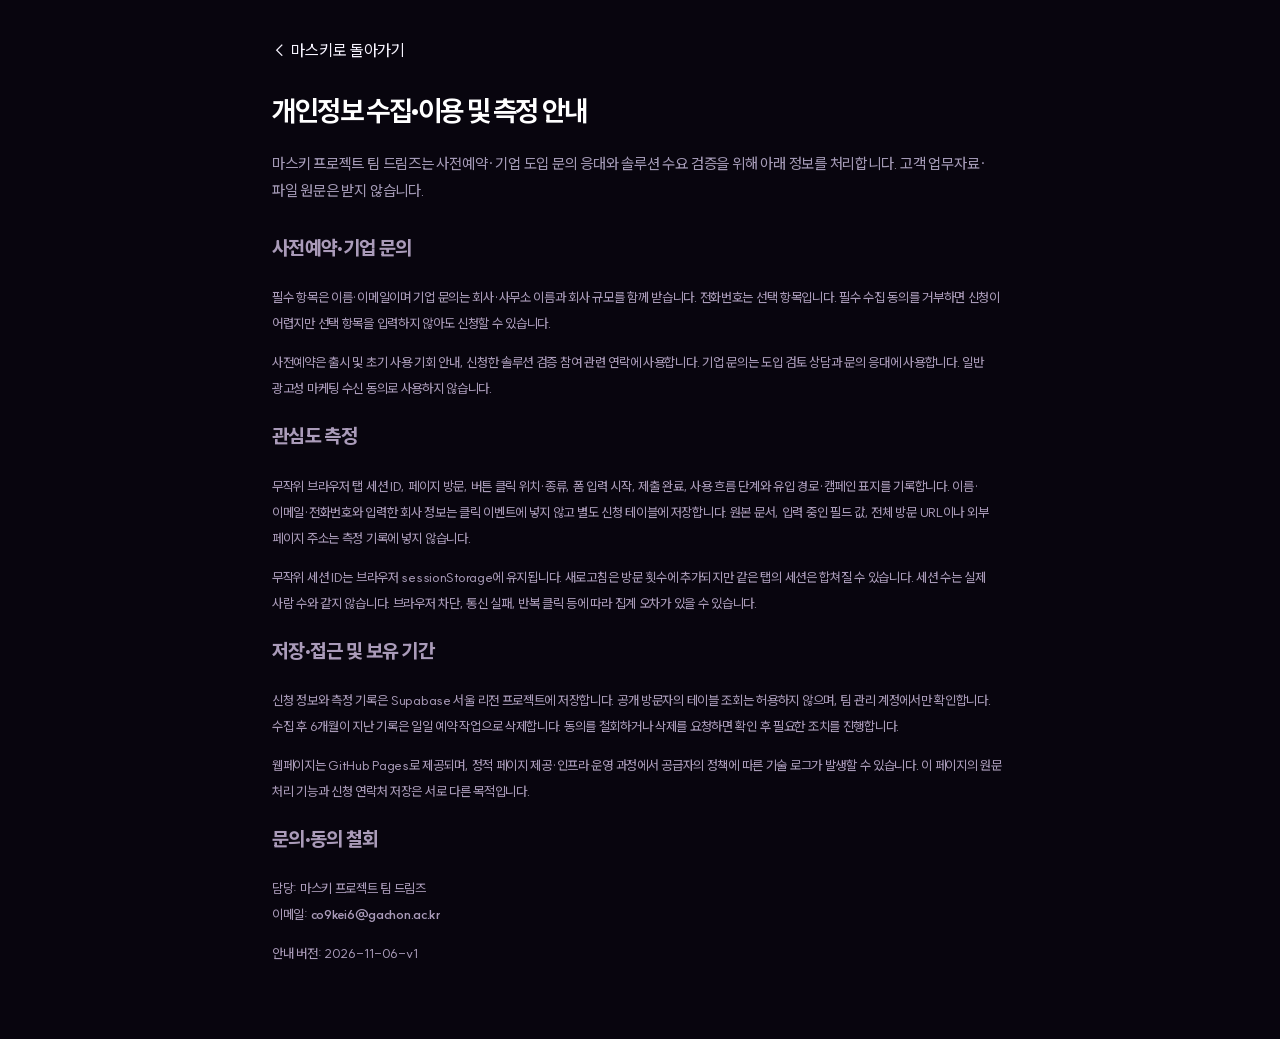
==== commit 632190f3: "Remove profession selection from both lead forms" ====
--- a/privacy.html
+++ b/privacy.html
@@ -1,3 +1,3 @@
 <!doctype html><html lang="ko"><head><meta charset="utf-8"><meta name="viewport" content="width=device-width,initial-scale=1"><meta http-equiv="Content-Security-Policy" content="default-src 'self'; script-src 'self'; style-src 'self' 'unsafe-inline'; connect-src 'none'; object-src 'none'; base-uri 'none'; form-action 'none'"><title>개인정보 수집·이용 및 측정 안내 | 마스키</title><link rel="preload" href="assets/fonts/SUIT-Variable.woff2" as="font" type="font/woff2" crossorigin />
 <link rel="stylesheet" href="typography.css?v=1" />
-<link rel="stylesheet" href="premium.css?v=1"></head><body><main class="wrap" style="max-width:800px;padding-top:40px;padding-bottom:60px"><a href="index.html" class="nav-link">← 마스키로 돌아가기</a><h1 style="font-size:28px;margin:35px 0 20px">개인정보 수집·이용 및 측정 안내</h1><p class="lead" style="max-width:none">마스키 프로젝트 팀 드림즈는 사전예약·기업 도입 문의 응대와 솔루션 수요 검증을 위해 아래 정보를 처리합니다. 고객 업무자료·파일 원문은 받지 않습니다.</p><article style="font-size:13px;line-height:2;color:#aa9bb9"><h2>사전예약·기업 문의</h2><p>필수 항목은 이름·이메일이며 기업 문의는 회사·사무소 이름과 회사 규모를 함께 받습니다. 전화번호와 직군은 선택 항목입니다. 필수 수집 동의를 거부하면 신청이 어렵지만 선택 항목을 입력하지 않아도 신청할 수 있습니다.</p><p>사전예약은 출시 및 초기 사용 기회 안내, 신청한 솔루션 검증 참여 관련 연락에 사용합니다. 기업 문의는 도입 검토 상담과 문의 응대에 사용합니다. 일반 광고성 마케팅 수신 동의로 사용하지 않습니다.</p><h2>관심도 측정</h2><p>무작위 브라우저 탭 세션 ID, 페이지 방문, 버튼 클릭 위치·종류, 폼 입력 시작, 제출 완료, 사용 흐름 단계와 유입 경로·캠페인 표지를 기록합니다. 이름·이메일·전화번호와 입력한 회사 정보는 클릭 이벤트에 넣지 않고 별도 신청 테이블에 저장합니다. 원본 문서, 입력 중인 필드 값, 전체 방문 URL이나 외부 페이지 주소는 측정 기록에 넣지 않습니다.</p><p>무작위 세션 ID는 브라우저 sessionStorage에 유지됩니다. 새로고침은 방문 횟수에 추가되지만 같은 탭의 세션은 합쳐질 수 있습니다. 세션 수는 실제 사람 수와 같지 않습니다. 브라우저 차단, 통신 실패, 반복 클릭 등에 따라 집계 오차가 있을 수 있습니다.</p><h2>저장·접근 및 보유 기간</h2><p>신청 정보와 측정 기록은 Supabase 서울 리전 프로젝트에 저장합니다. 공개 방문자의 테이블 조회는 허용하지 않으며, 팀 관리 계정에서만 확인합니다. 수집 후 6개월이 지난 기록은 일일 예약 작업으로 삭제합니다. 동의를 철회하거나 삭제를 요청하면 확인 후 필요한 조치를 진행합니다.</p><p>웹페이지는 GitHub Pages로 제공되며, 정적 페이지 제공·인프라 운영 과정에서 공급자의 정책에 따른 기술 로그가 발생할 수 있습니다. 이 페이지의 원문 처리 기능과 신청 연락처 저장은 서로 다른 목적입니다.</p><h2>문의·동의 철회</h2><p>담당: 마스키 프로젝트 팀 드림즈<br>이메일: <strong id="privacy-contact">문의 연락처 설정 준비 중 · 설정 전 신청 접수는 비활성화됩니다.</strong></p><p>안내 버전: 2026-11-06-v1</p></article></main><script src="config.js?v=maski-3"></script><script src="privacy.js?v=maski-3"></script></body></html>
+<link rel="stylesheet" href="premium.css?v=1"></head><body><main class="wrap" style="max-width:800px;padding-top:40px;padding-bottom:60px"><a href="index.html" class="nav-link">← 마스키로 돌아가기</a><h1 style="font-size:28px;margin:35px 0 20px">개인정보 수집·이용 및 측정 안내</h1><p class="lead" style="max-width:none">마스키 프로젝트 팀 드림즈는 사전예약·기업 도입 문의 응대와 솔루션 수요 검증을 위해 아래 정보를 처리합니다. 고객 업무자료·파일 원문은 받지 않습니다.</p><article style="font-size:13px;line-height:2;color:#aa9bb9"><h2>사전예약·기업 문의</h2><p>필수 항목은 이름·이메일이며 기업 문의는 회사·사무소 이름과 회사 규모를 함께 받습니다. 전화번호는 선택 항목입니다. 필수 수집 동의를 거부하면 신청이 어렵지만 선택 항목을 입력하지 않아도 신청할 수 있습니다.</p><p>사전예약은 출시 및 초기 사용 기회 안내, 신청한 솔루션 검증 참여 관련 연락에 사용합니다. 기업 문의는 도입 검토 상담과 문의 응대에 사용합니다. 일반 광고성 마케팅 수신 동의로 사용하지 않습니다.</p><h2>관심도 측정</h2><p>무작위 브라우저 탭 세션 ID, 페이지 방문, 버튼 클릭 위치·종류, 폼 입력 시작, 제출 완료, 사용 흐름 단계와 유입 경로·캠페인 표지를 기록합니다. 이름·이메일·전화번호와 입력한 회사 정보는 클릭 이벤트에 넣지 않고 별도 신청 테이블에 저장합니다. 원본 문서, 입력 중인 필드 값, 전체 방문 URL이나 외부 페이지 주소는 측정 기록에 넣지 않습니다.</p><p>무작위 세션 ID는 브라우저 sessionStorage에 유지됩니다. 새로고침은 방문 횟수에 추가되지만 같은 탭의 세션은 합쳐질 수 있습니다. 세션 수는 실제 사람 수와 같지 않습니다. 브라우저 차단, 통신 실패, 반복 클릭 등에 따라 집계 오차가 있을 수 있습니다.</p><h2>저장·접근 및 보유 기간</h2><p>신청 정보와 측정 기록은 Supabase 서울 리전 프로젝트에 저장합니다. 공개 방문자의 테이블 조회는 허용하지 않으며, 팀 관리 계정에서만 확인합니다. 수집 후 6개월이 지난 기록은 일일 예약 작업으로 삭제합니다. 동의를 철회하거나 삭제를 요청하면 확인 후 필요한 조치를 진행합니다.</p><p>웹페이지는 GitHub Pages로 제공되며, 정적 페이지 제공·인프라 운영 과정에서 공급자의 정책에 따른 기술 로그가 발생할 수 있습니다. 이 페이지의 원문 처리 기능과 신청 연락처 저장은 서로 다른 목적입니다.</p><h2>문의·동의 철회</h2><p>담당: 마스키 프로젝트 팀 드림즈<br>이메일: <strong id="privacy-contact">문의 연락처 설정 준비 중 · 설정 전 신청 접수는 비활성화됩니다.</strong></p><p>안내 버전: 2026-11-06-v1</p></article></main><script src="config.js?v=maski-3"></script><script src="privacy.js?v=maski-3"></script></body></html>
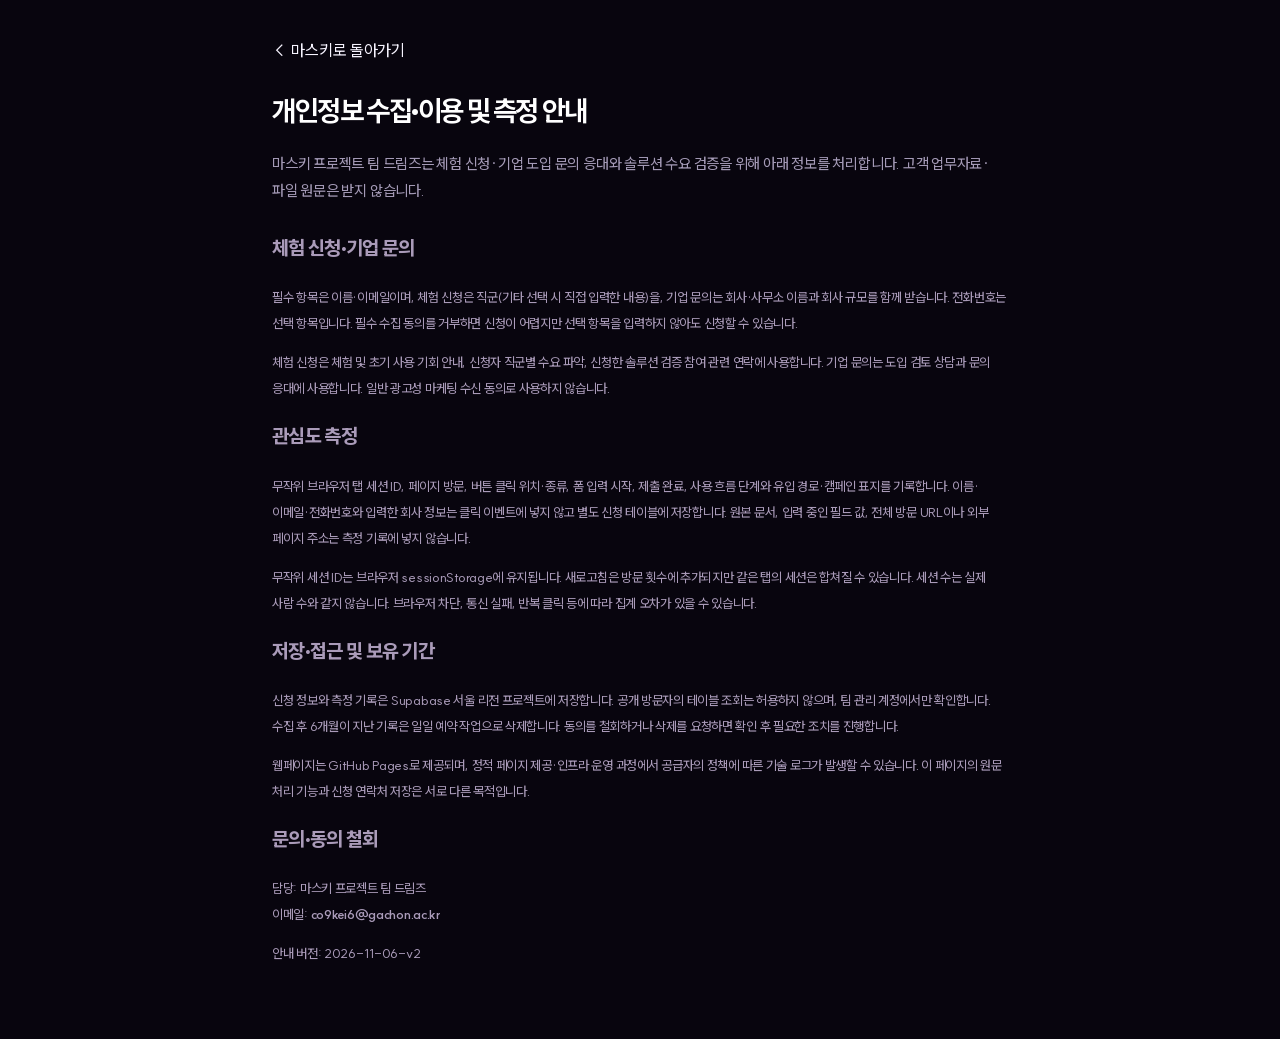
==== commit deaeabbe: "Rename preregistration CTA to 체험하기 and require profession in trial form" ====
--- a/privacy.html
+++ b/privacy.html
@@ -1,3 +1,3 @@
 <!doctype html><html lang="ko"><head><meta charset="utf-8"><meta name="viewport" content="width=device-width,initial-scale=1"><meta http-equiv="Content-Security-Policy" content="default-src 'self'; script-src 'self'; style-src 'self' 'unsafe-inline'; connect-src 'none'; object-src 'none'; base-uri 'none'; form-action 'none'"><title>개인정보 수집·이용 및 측정 안내 | 마스키</title><link rel="preload" href="assets/fonts/SUIT-Variable.woff2" as="font" type="font/woff2" crossorigin />
 <link rel="stylesheet" href="typography.css?v=1" />
-<link rel="stylesheet" href="premium.css?v=1"></head><body><main class="wrap" style="max-width:800px;padding-top:40px;padding-bottom:60px"><a href="index.html" class="nav-link">← 마스키로 돌아가기</a><h1 style="font-size:28px;margin:35px 0 20px">개인정보 수집·이용 및 측정 안내</h1><p class="lead" style="max-width:none">마스키 프로젝트 팀 드림즈는 사전예약·기업 도입 문의 응대와 솔루션 수요 검증을 위해 아래 정보를 처리합니다. 고객 업무자료·파일 원문은 받지 않습니다.</p><article style="font-size:13px;line-height:2;color:#aa9bb9"><h2>사전예약·기업 문의</h2><p>필수 항목은 이름·이메일이며 기업 문의는 회사·사무소 이름과 회사 규모를 함께 받습니다. 전화번호는 선택 항목입니다. 필수 수집 동의를 거부하면 신청이 어렵지만 선택 항목을 입력하지 않아도 신청할 수 있습니다.</p><p>사전예약은 출시 및 초기 사용 기회 안내, 신청한 솔루션 검증 참여 관련 연락에 사용합니다. 기업 문의는 도입 검토 상담과 문의 응대에 사용합니다. 일반 광고성 마케팅 수신 동의로 사용하지 않습니다.</p><h2>관심도 측정</h2><p>무작위 브라우저 탭 세션 ID, 페이지 방문, 버튼 클릭 위치·종류, 폼 입력 시작, 제출 완료, 사용 흐름 단계와 유입 경로·캠페인 표지를 기록합니다. 이름·이메일·전화번호와 입력한 회사 정보는 클릭 이벤트에 넣지 않고 별도 신청 테이블에 저장합니다. 원본 문서, 입력 중인 필드 값, 전체 방문 URL이나 외부 페이지 주소는 측정 기록에 넣지 않습니다.</p><p>무작위 세션 ID는 브라우저 sessionStorage에 유지됩니다. 새로고침은 방문 횟수에 추가되지만 같은 탭의 세션은 합쳐질 수 있습니다. 세션 수는 실제 사람 수와 같지 않습니다. 브라우저 차단, 통신 실패, 반복 클릭 등에 따라 집계 오차가 있을 수 있습니다.</p><h2>저장·접근 및 보유 기간</h2><p>신청 정보와 측정 기록은 Supabase 서울 리전 프로젝트에 저장합니다. 공개 방문자의 테이블 조회는 허용하지 않으며, 팀 관리 계정에서만 확인합니다. 수집 후 6개월이 지난 기록은 일일 예약 작업으로 삭제합니다. 동의를 철회하거나 삭제를 요청하면 확인 후 필요한 조치를 진행합니다.</p><p>웹페이지는 GitHub Pages로 제공되며, 정적 페이지 제공·인프라 운영 과정에서 공급자의 정책에 따른 기술 로그가 발생할 수 있습니다. 이 페이지의 원문 처리 기능과 신청 연락처 저장은 서로 다른 목적입니다.</p><h2>문의·동의 철회</h2><p>담당: 마스키 프로젝트 팀 드림즈<br>이메일: <strong id="privacy-contact">문의 연락처 설정 준비 중 · 설정 전 신청 접수는 비활성화됩니다.</strong></p><p>안내 버전: 2026-11-06-v1</p></article></main><script src="config.js?v=maski-3"></script><script src="privacy.js?v=maski-3"></script></body></html>
+<link rel="stylesheet" href="premium.css?v=1"></head><body><main class="wrap" style="max-width:800px;padding-top:40px;padding-bottom:60px"><a href="index.html" class="nav-link">← 마스키로 돌아가기</a><h1 style="font-size:28px;margin:35px 0 20px">개인정보 수집·이용 및 측정 안내</h1><p class="lead" style="max-width:none">마스키 프로젝트 팀 드림즈는 체험 신청·기업 도입 문의 응대와 솔루션 수요 검증을 위해 아래 정보를 처리합니다. 고객 업무자료·파일 원문은 받지 않습니다.</p><article style="font-size:13px;line-height:2;color:#aa9bb9"><h2>체험 신청·기업 문의</h2><p>필수 항목은 이름·이메일이며, 체험 신청은 직군(기타 선택 시 직접 입력한 내용)을, 기업 문의는 회사·사무소 이름과 회사 규모를 함께 받습니다. 전화번호는 선택 항목입니다. 필수 수집 동의를 거부하면 신청이 어렵지만 선택 항목을 입력하지 않아도 신청할 수 있습니다.</p><p>체험 신청은 체험 및 초기 사용 기회 안내, 신청자 직군별 수요 파악, 신청한 솔루션 검증 참여 관련 연락에 사용합니다. 기업 문의는 도입 검토 상담과 문의 응대에 사용합니다. 일반 광고성 마케팅 수신 동의로 사용하지 않습니다.</p><h2>관심도 측정</h2><p>무작위 브라우저 탭 세션 ID, 페이지 방문, 버튼 클릭 위치·종류, 폼 입력 시작, 제출 완료, 사용 흐름 단계와 유입 경로·캠페인 표지를 기록합니다. 이름·이메일·전화번호와 입력한 회사 정보는 클릭 이벤트에 넣지 않고 별도 신청 테이블에 저장합니다. 원본 문서, 입력 중인 필드 값, 전체 방문 URL이나 외부 페이지 주소는 측정 기록에 넣지 않습니다.</p><p>무작위 세션 ID는 브라우저 sessionStorage에 유지됩니다. 새로고침은 방문 횟수에 추가되지만 같은 탭의 세션은 합쳐질 수 있습니다. 세션 수는 실제 사람 수와 같지 않습니다. 브라우저 차단, 통신 실패, 반복 클릭 등에 따라 집계 오차가 있을 수 있습니다.</p><h2>저장·접근 및 보유 기간</h2><p>신청 정보와 측정 기록은 Supabase 서울 리전 프로젝트에 저장합니다. 공개 방문자의 테이블 조회는 허용하지 않으며, 팀 관리 계정에서만 확인합니다. 수집 후 6개월이 지난 기록은 일일 예약 작업으로 삭제합니다. 동의를 철회하거나 삭제를 요청하면 확인 후 필요한 조치를 진행합니다.</p><p>웹페이지는 GitHub Pages로 제공되며, 정적 페이지 제공·인프라 운영 과정에서 공급자의 정책에 따른 기술 로그가 발생할 수 있습니다. 이 페이지의 원문 처리 기능과 신청 연락처 저장은 서로 다른 목적입니다.</p><h2>문의·동의 철회</h2><p>담당: 마스키 프로젝트 팀 드림즈<br>이메일: <strong id="privacy-contact">문의 연락처 설정 준비 중 · 설정 전 신청 접수는 비활성화됩니다.</strong></p><p>안내 버전: 2026-11-06-v2</p></article></main><script src="config.js?v=maski-3"></script><script src="privacy.js?v=maski-3"></script></body></html>
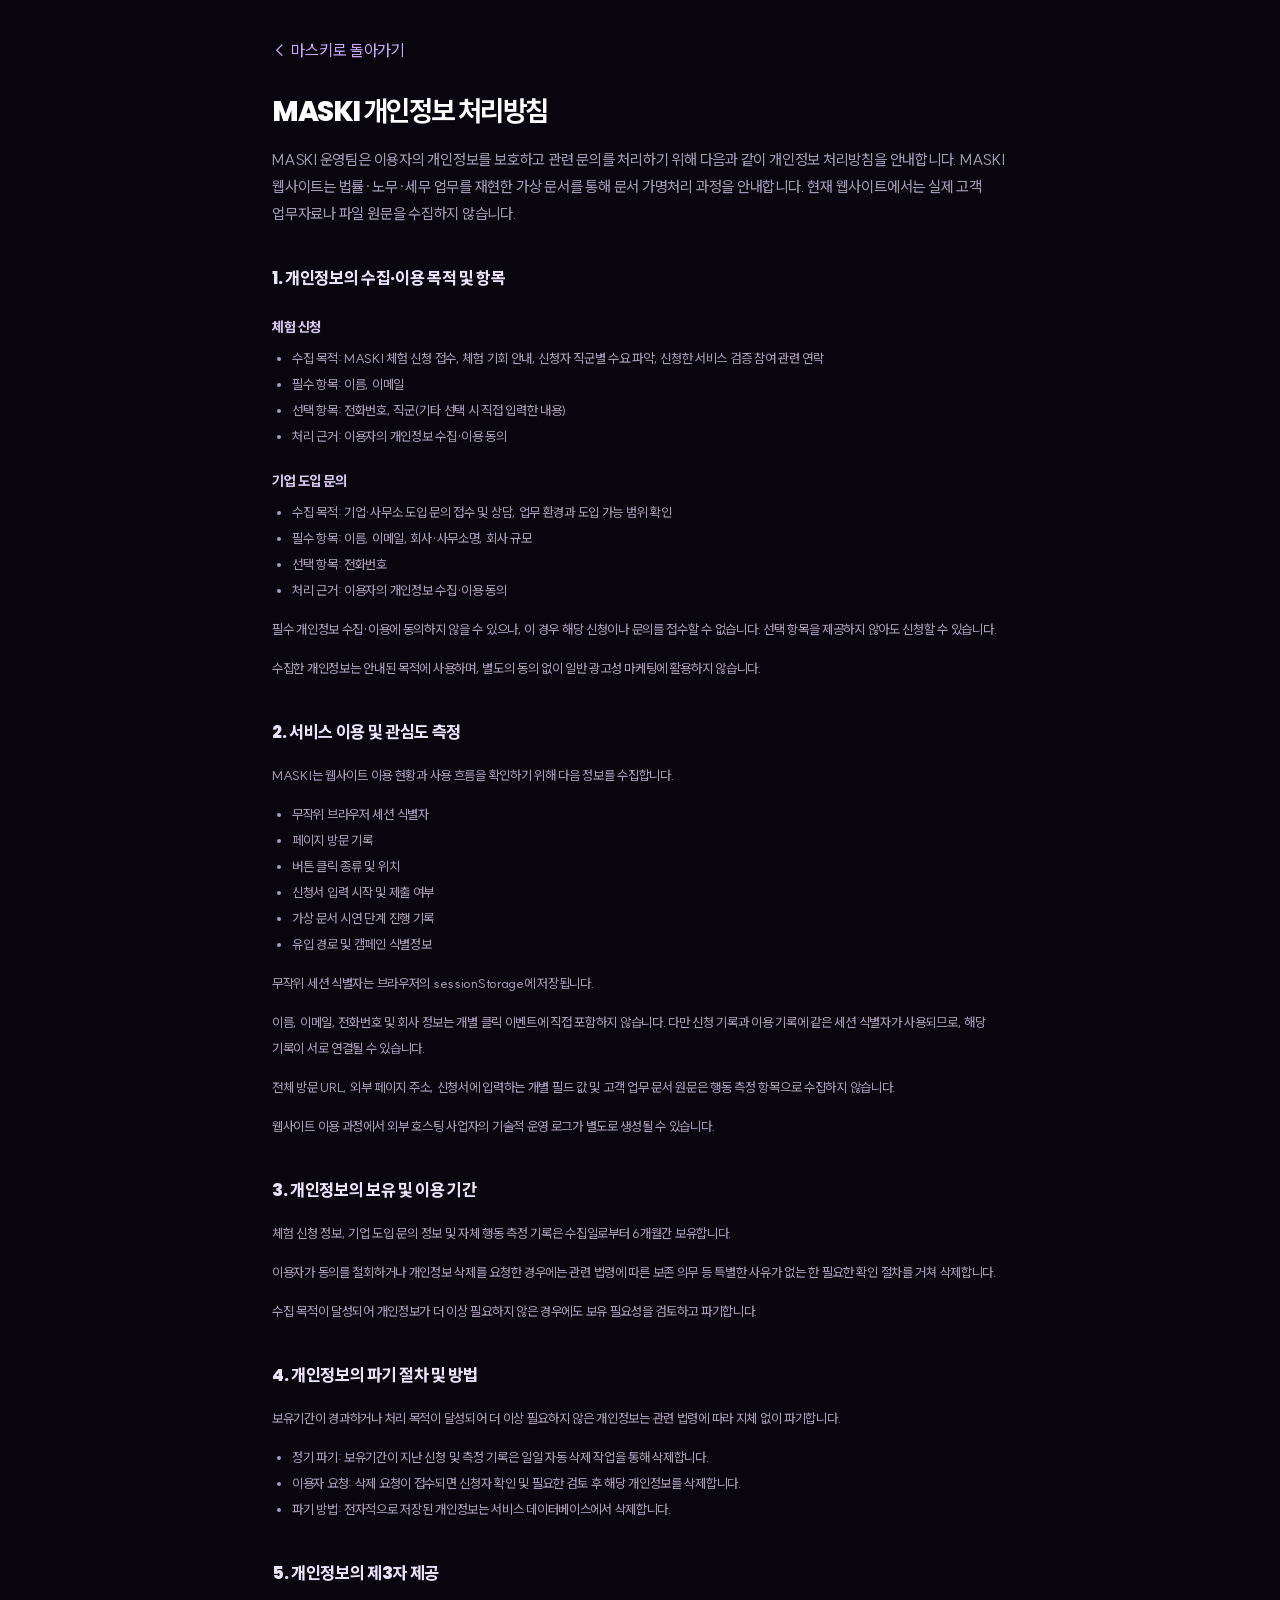
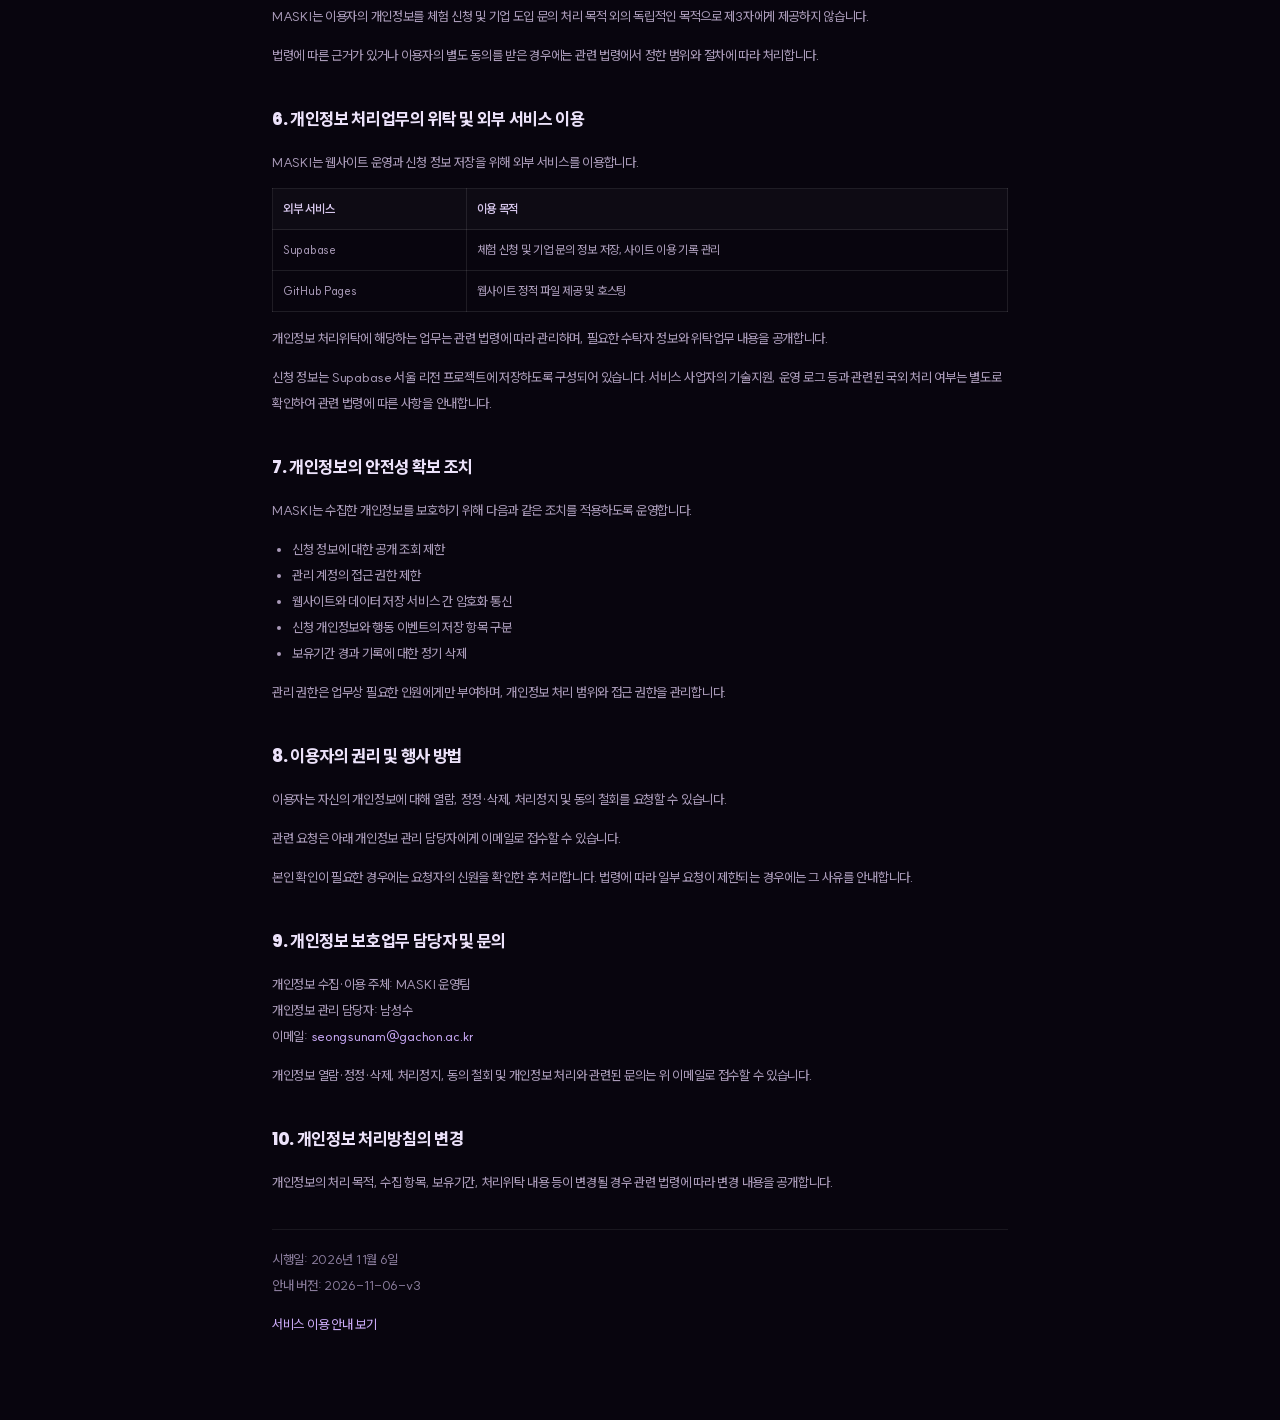
==== commit 611a23ab: "Apply landing revisions: customer-info section, paths CTA, FAQ, footer, policies - Add "AI에 문서를 넣기 전" ====
--- a/privacy.html
+++ b/privacy.html
@@ -1,3 +1,49 @@
-<!doctype html><html lang="ko"><head><meta charset="utf-8"><meta name="viewport" content="width=device-width,initial-scale=1"><meta http-equiv="Content-Security-Policy" content="default-src 'self'; script-src 'self'; style-src 'self' 'unsafe-inline'; connect-src 'none'; object-src 'none'; base-uri 'none'; form-action 'none'"><title>개인정보 수집·이용 및 측정 안내 | 마스키</title><link rel="preload" href="assets/fonts/SUIT-Variable.woff2" as="font" type="font/woff2" crossorigin />
+<!doctype html><html lang="ko"><head><meta charset="utf-8"><meta name="viewport" content="width=device-width,initial-scale=1"><meta http-equiv="Content-Security-Policy" content="default-src 'self'; script-src 'self'; style-src 'self' 'unsafe-inline'; connect-src 'none'; object-src 'none'; base-uri 'none'; form-action 'none'"><title>개인정보 처리방침 | 마스키</title><link rel="preload" href="assets/fonts/SUIT-Variable.woff2" as="font" type="font/woff2" crossorigin />
 <link rel="stylesheet" href="typography.css?v=1" />
-<link rel="stylesheet" href="premium.css?v=1"></head><body><main class="wrap" style="max-width:800px;padding-top:40px;padding-bottom:60px"><a href="index.html" class="nav-link">← 마스키로 돌아가기</a><h1 style="font-size:28px;margin:35px 0 20px">개인정보 수집·이용 및 측정 안내</h1><p class="lead" style="max-width:none">마스키 프로젝트 팀 드림즈는 체험 신청·기업 도입 문의 응대와 솔루션 수요 검증을 위해 아래 정보를 처리합니다. 고객 업무자료·파일 원문은 받지 않습니다.</p><article style="font-size:13px;line-height:2;color:#aa9bb9"><h2>체험 신청·기업 문의</h2><p>필수 항목은 이름·이메일이며, 체험 신청은 직군(기타 선택 시 직접 입력한 내용)을, 기업 문의는 회사·사무소 이름과 회사 규모를 함께 받습니다. 전화번호는 선택 항목입니다. 필수 수집 동의를 거부하면 신청이 어렵지만 선택 항목을 입력하지 않아도 신청할 수 있습니다.</p><p>체험 신청은 체험 및 초기 사용 기회 안내, 신청자 직군별 수요 파악, 신청한 솔루션 검증 참여 관련 연락에 사용합니다. 기업 문의는 도입 검토 상담과 문의 응대에 사용합니다. 일반 광고성 마케팅 수신 동의로 사용하지 않습니다.</p><h2>관심도 측정</h2><p>무작위 브라우저 탭 세션 ID, 페이지 방문, 버튼 클릭 위치·종류, 폼 입력 시작, 제출 완료, 사용 흐름 단계와 유입 경로·캠페인 표지를 기록합니다. 이름·이메일·전화번호와 입력한 회사 정보는 클릭 이벤트에 넣지 않고 별도 신청 테이블에 저장합니다. 원본 문서, 입력 중인 필드 값, 전체 방문 URL이나 외부 페이지 주소는 측정 기록에 넣지 않습니다.</p><p>무작위 세션 ID는 브라우저 sessionStorage에 유지됩니다. 새로고침은 방문 횟수에 추가되지만 같은 탭의 세션은 합쳐질 수 있습니다. 세션 수는 실제 사람 수와 같지 않습니다. 브라우저 차단, 통신 실패, 반복 클릭 등에 따라 집계 오차가 있을 수 있습니다.</p><h2>저장·접근 및 보유 기간</h2><p>신청 정보와 측정 기록은 Supabase 서울 리전 프로젝트에 저장합니다. 공개 방문자의 테이블 조회는 허용하지 않으며, 팀 관리 계정에서만 확인합니다. 수집 후 6개월이 지난 기록은 일일 예약 작업으로 삭제합니다. 동의를 철회하거나 삭제를 요청하면 확인 후 필요한 조치를 진행합니다.</p><p>웹페이지는 GitHub Pages로 제공되며, 정적 페이지 제공·인프라 운영 과정에서 공급자의 정책에 따른 기술 로그가 발생할 수 있습니다. 이 페이지의 원문 처리 기능과 신청 연락처 저장은 서로 다른 목적입니다.</p><h2>문의·동의 철회</h2><p>담당: 마스키 프로젝트 팀 드림즈<br>이메일: <strong id="privacy-contact">문의 연락처 설정 준비 중 · 설정 전 신청 접수는 비활성화됩니다.</strong></p><p>안내 버전: 2026-11-06-v2</p></article></main><script src="config.js?v=maski-3"></script><script src="privacy.js?v=maski-3"></script></body></html>
+<link rel="stylesheet" href="premium.css?v=1">
+<style>.doc{max-width:800px;padding-top:40px;padding-bottom:70px}.doc h1{font-size:28px;margin:35px 0 18px}.doc .lead{max-width:none;margin:0 0 28px}.doc article{font-size:13px;line-height:2;color:#aa9bb9}.doc h2{font-size:17px;color:#ece2fa;margin:34px 0 8px;letter-spacing:-.02em}.doc h3{font-size:14px;color:#d6c6ec;margin:18px 0 4px}.doc ul{margin:4px 0 10px;padding-left:20px}.doc table{width:100%;border-collapse:collapse;margin:8px 0 12px;font-size:12px}.doc th,.doc td{border:1px solid #ffffff18;padding:8px 10px;text-align:left;vertical-align:top}.doc th{color:#d6c6ec;background:#ffffff06}.doc a{color:#c9a9f5}.doc .meta{margin-top:34px;padding-top:16px;border-top:1px solid #ffffff12;color:#8a7c9c}</style></head><body><main class="wrap doc"><a href="index.html" class="nav-link">← 마스키로 돌아가기</a><h1>MASKI 개인정보 처리방침</h1><p class="lead">MASKI 운영팀은 이용자의 개인정보를 보호하고 관련 문의를 처리하기 위해 다음과 같이 개인정보 처리방침을 안내합니다. MASKI 웹사이트는 법률·노무·세무 업무를 재현한 가상 문서를 통해 문서 가명처리 과정을 안내합니다. 현재 웹사이트에서는 실제 고객 업무자료나 파일 원문을 수집하지 않습니다.</p><article>
+<h2>1. 개인정보의 수집·이용 목적 및 항목</h2>
+<h3>체험 신청</h3>
+<ul><li>수집 목적: MASKI 체험 신청 접수, 체험 기회 안내, 신청자 직군별 수요 파악, 신청한 서비스 검증 참여 관련 연락</li><li>필수 항목: 이름, 이메일</li><li>선택 항목: 전화번호, 직군(기타 선택 시 직접 입력한 내용)</li><li>처리 근거: 이용자의 개인정보 수집·이용 동의</li></ul>
+<h3>기업 도입 문의</h3>
+<ul><li>수집 목적: 기업·사무소 도입 문의 접수 및 상담, 업무 환경과 도입 가능 범위 확인</li><li>필수 항목: 이름, 이메일, 회사·사무소명, 회사 규모</li><li>선택 항목: 전화번호</li><li>처리 근거: 이용자의 개인정보 수집·이용 동의</li></ul>
+<p>필수 개인정보 수집·이용에 동의하지 않을 수 있으나, 이 경우 해당 신청이나 문의를 접수할 수 없습니다. 선택 항목을 제공하지 않아도 신청할 수 있습니다.</p>
+<p>수집한 개인정보는 안내된 목적에 사용하며, 별도의 동의 없이 일반 광고성 마케팅에 활용하지 않습니다.</p>
+<h2>2. 서비스 이용 및 관심도 측정</h2>
+<p>MASKI는 웹사이트 이용 현황과 사용 흐름을 확인하기 위해 다음 정보를 수집합니다.</p>
+<ul><li>무작위 브라우저 세션 식별자</li><li>페이지 방문 기록</li><li>버튼 클릭 종류 및 위치</li><li>신청서 입력 시작 및 제출 여부</li><li>가상 문서 시연 단계 진행 기록</li><li>유입 경로 및 캠페인 식별정보</li></ul>
+<p>무작위 세션 식별자는 브라우저의 sessionStorage에 저장됩니다.</p>
+<p>이름, 이메일, 전화번호 및 회사 정보는 개별 클릭 이벤트에 직접 포함하지 않습니다. 다만 신청 기록과 이용 기록에 같은 세션 식별자가 사용되므로, 해당 기록이 서로 연결될 수 있습니다.</p>
+<p>전체 방문 URL, 외부 페이지 주소, 신청서에 입력하는 개별 필드 값 및 고객 업무 문서 원문은 행동 측정 항목으로 수집하지 않습니다.</p>
+<p>웹사이트 이용 과정에서 외부 호스팅 사업자의 기술적 운영 로그가 별도로 생성될 수 있습니다.</p>
+<h2>3. 개인정보의 보유 및 이용 기간</h2>
+<p>체험 신청 정보, 기업 도입 문의 정보 및 자체 행동 측정 기록은 수집일로부터 6개월간 보유합니다.</p>
+<p>이용자가 동의를 철회하거나 개인정보 삭제를 요청한 경우에는 관련 법령에 따른 보존 의무 등 특별한 사유가 없는 한 필요한 확인 절차를 거쳐 삭제합니다.</p>
+<p>수집 목적이 달성되어 개인정보가 더 이상 필요하지 않은 경우에도 보유 필요성을 검토하고 파기합니다.</p>
+<h2>4. 개인정보의 파기 절차 및 방법</h2>
+<p>보유기간이 경과하거나 처리 목적이 달성되어 더 이상 필요하지 않은 개인정보는 관련 법령에 따라 지체 없이 파기합니다.</p>
+<ul><li>정기 파기: 보유기간이 지난 신청 및 측정 기록은 일일 자동 삭제 작업을 통해 삭제합니다.</li><li>이용자 요청: 삭제 요청이 접수되면 신청자 확인 및 필요한 검토 후 해당 개인정보를 삭제합니다.</li><li>파기 방법: 전자적으로 저장된 개인정보는 서비스 데이터베이스에서 삭제합니다.</li></ul>
+<h2>5. 개인정보의 제3자 제공</h2>
+<p>MASKI는 이용자의 개인정보를 체험 신청 및 기업 도입 문의 처리 목적 외의 독립적인 목적으로 제3자에게 제공하지 않습니다.</p>
+<p>법령에 따른 근거가 있거나 이용자의 별도 동의를 받은 경우에는 관련 법령에서 정한 범위와 절차에 따라 처리합니다.</p>
+<h2>6. 개인정보 처리업무의 위탁 및 외부 서비스 이용</h2>
+<p>MASKI는 웹사이트 운영과 신청 정보 저장을 위해 외부 서비스를 이용합니다.</p>
+<table><thead><tr><th>외부 서비스</th><th>이용 목적</th></tr></thead><tbody><tr><td>Supabase</td><td>체험 신청 및 기업 문의 정보 저장, 사이트 이용 기록 관리</td></tr><tr><td>GitHub Pages</td><td>웹사이트 정적 파일 제공 및 호스팅</td></tr></tbody></table>
+<p>개인정보 처리위탁에 해당하는 업무는 관련 법령에 따라 관리하며, 필요한 수탁자 정보와 위탁업무 내용을 공개합니다.</p>
+<p>신청 정보는 Supabase 서울 리전 프로젝트에 저장하도록 구성되어 있습니다. 서비스 사업자의 기술지원, 운영 로그 등과 관련된 국외 처리 여부는 별도로 확인하여 관련 법령에 따른 사항을 안내합니다.</p>
+<h2>7. 개인정보의 안전성 확보 조치</h2>
+<p>MASKI는 수집한 개인정보를 보호하기 위해 다음과 같은 조치를 적용하도록 운영합니다.</p>
+<ul><li>신청 정보에 대한 공개 조회 제한</li><li>관리 계정의 접근 권한 제한</li><li>웹사이트와 데이터 저장 서비스 간 암호화 통신</li><li>신청 개인정보와 행동 이벤트의 저장 항목 구분</li><li>보유기간 경과 기록에 대한 정기 삭제</li></ul>
+<p>관리 권한은 업무상 필요한 인원에게만 부여하며, 개인정보 처리 범위와 접근 권한을 관리합니다.</p>
+<h2>8. 이용자의 권리 및 행사 방법</h2>
+<p>이용자는 자신의 개인정보에 대해 열람, 정정·삭제, 처리정지 및 동의 철회를 요청할 수 있습니다.</p>
+<p>관련 요청은 아래 개인정보 관리 담당자에게 이메일로 접수할 수 있습니다.</p>
+<p>본인 확인이 필요한 경우에는 요청자의 신원을 확인한 후 처리합니다. 법령에 따라 일부 요청이 제한되는 경우에는 그 사유를 안내합니다.</p>
+<h2>9. 개인정보 보호업무 담당자 및 문의</h2>
+<p>개인정보 수집·이용 주체: MASKI 운영팀<br>개인정보 관리 담당자: 남성수<br>이메일: <a href="mailto:seongsunam@gachon.ac.kr" id="privacy-contact">seongsunam@gachon.ac.kr</a></p>
+<p>개인정보 열람·정정·삭제, 처리정지, 동의 철회 및 개인정보 처리와 관련된 문의는 위 이메일로 접수할 수 있습니다.</p>
+<h2>10. 개인정보 처리방침의 변경</h2>
+<p>개인정보의 처리 목적, 수집 항목, 보유기간, 처리위탁 내용 등이 변경될 경우 관련 법령에 따라 변경 내용을 공개합니다.</p>
+<p class="meta">시행일: 2026년 11월 6일<br>안내 버전: 2026-11-06-v3</p>
+<p><a href="terms.html">서비스 이용 안내 보기</a></p>
+</article></main></body></html>
